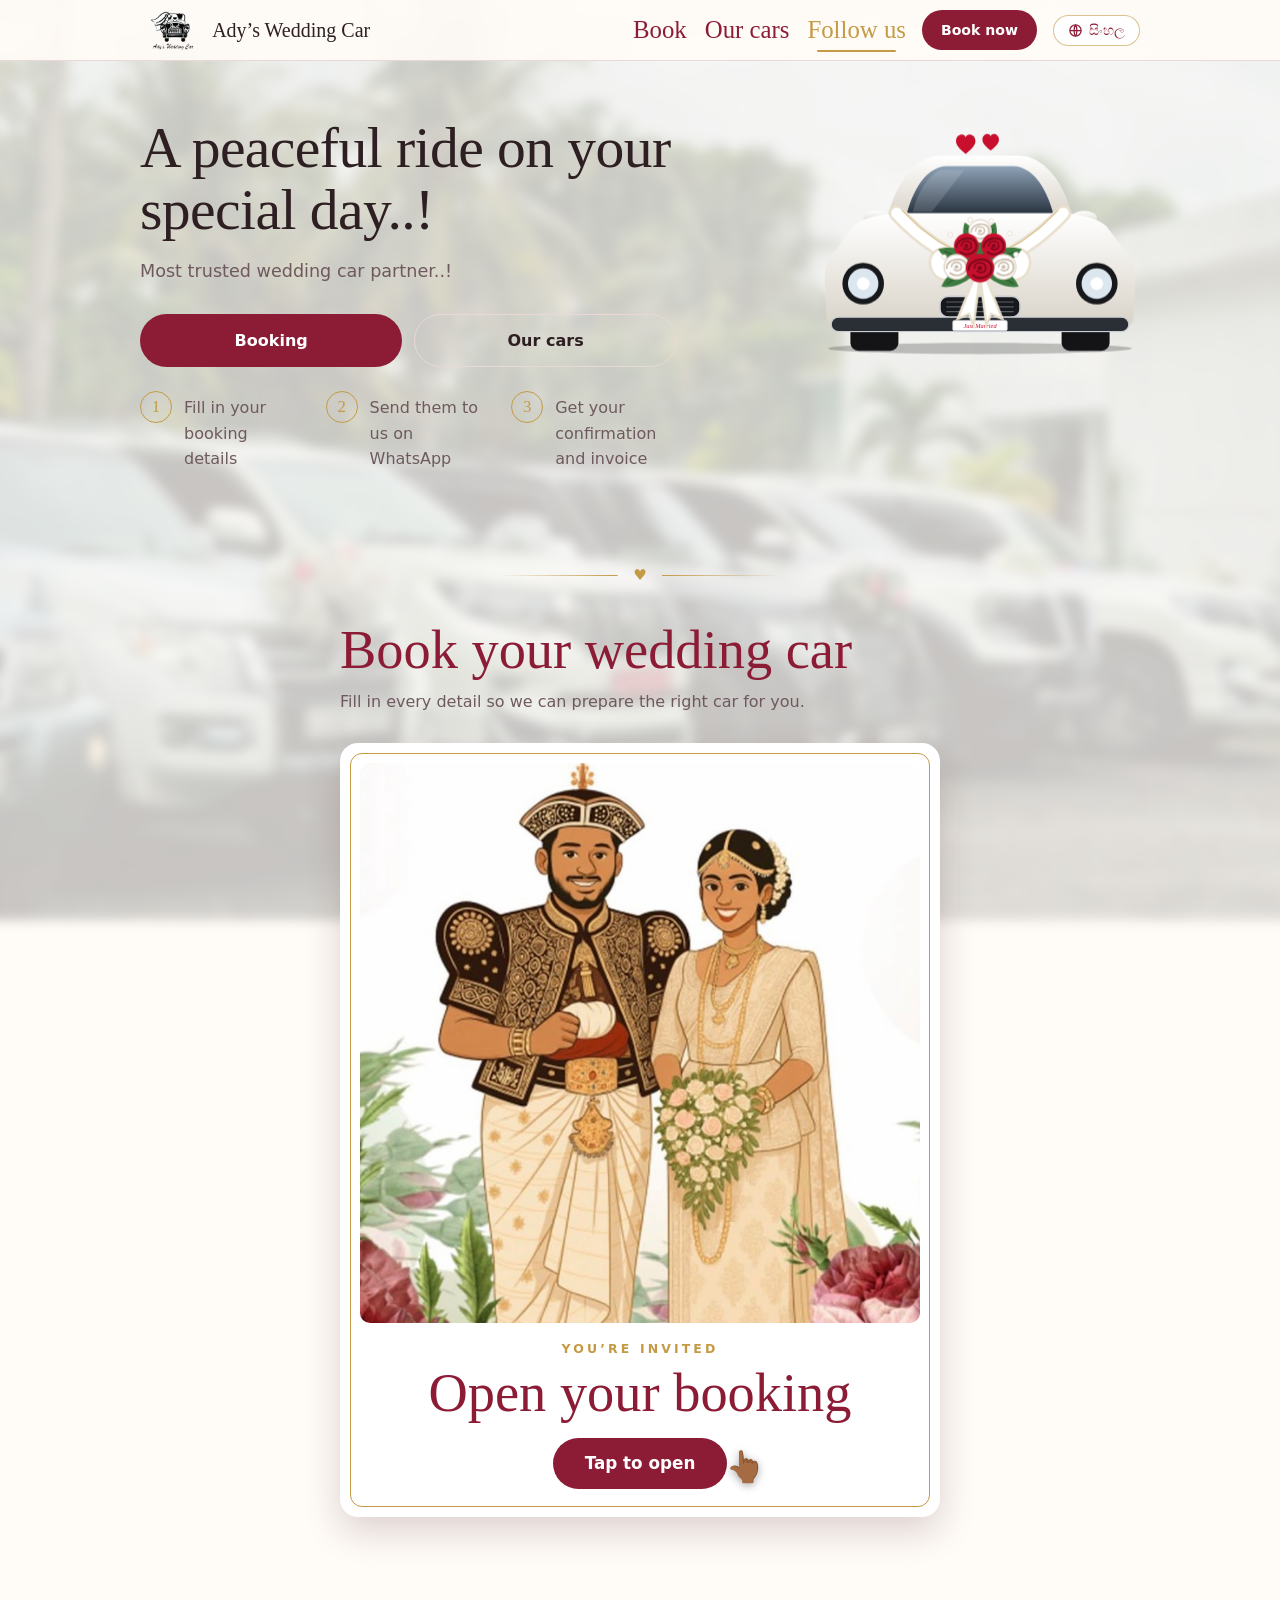
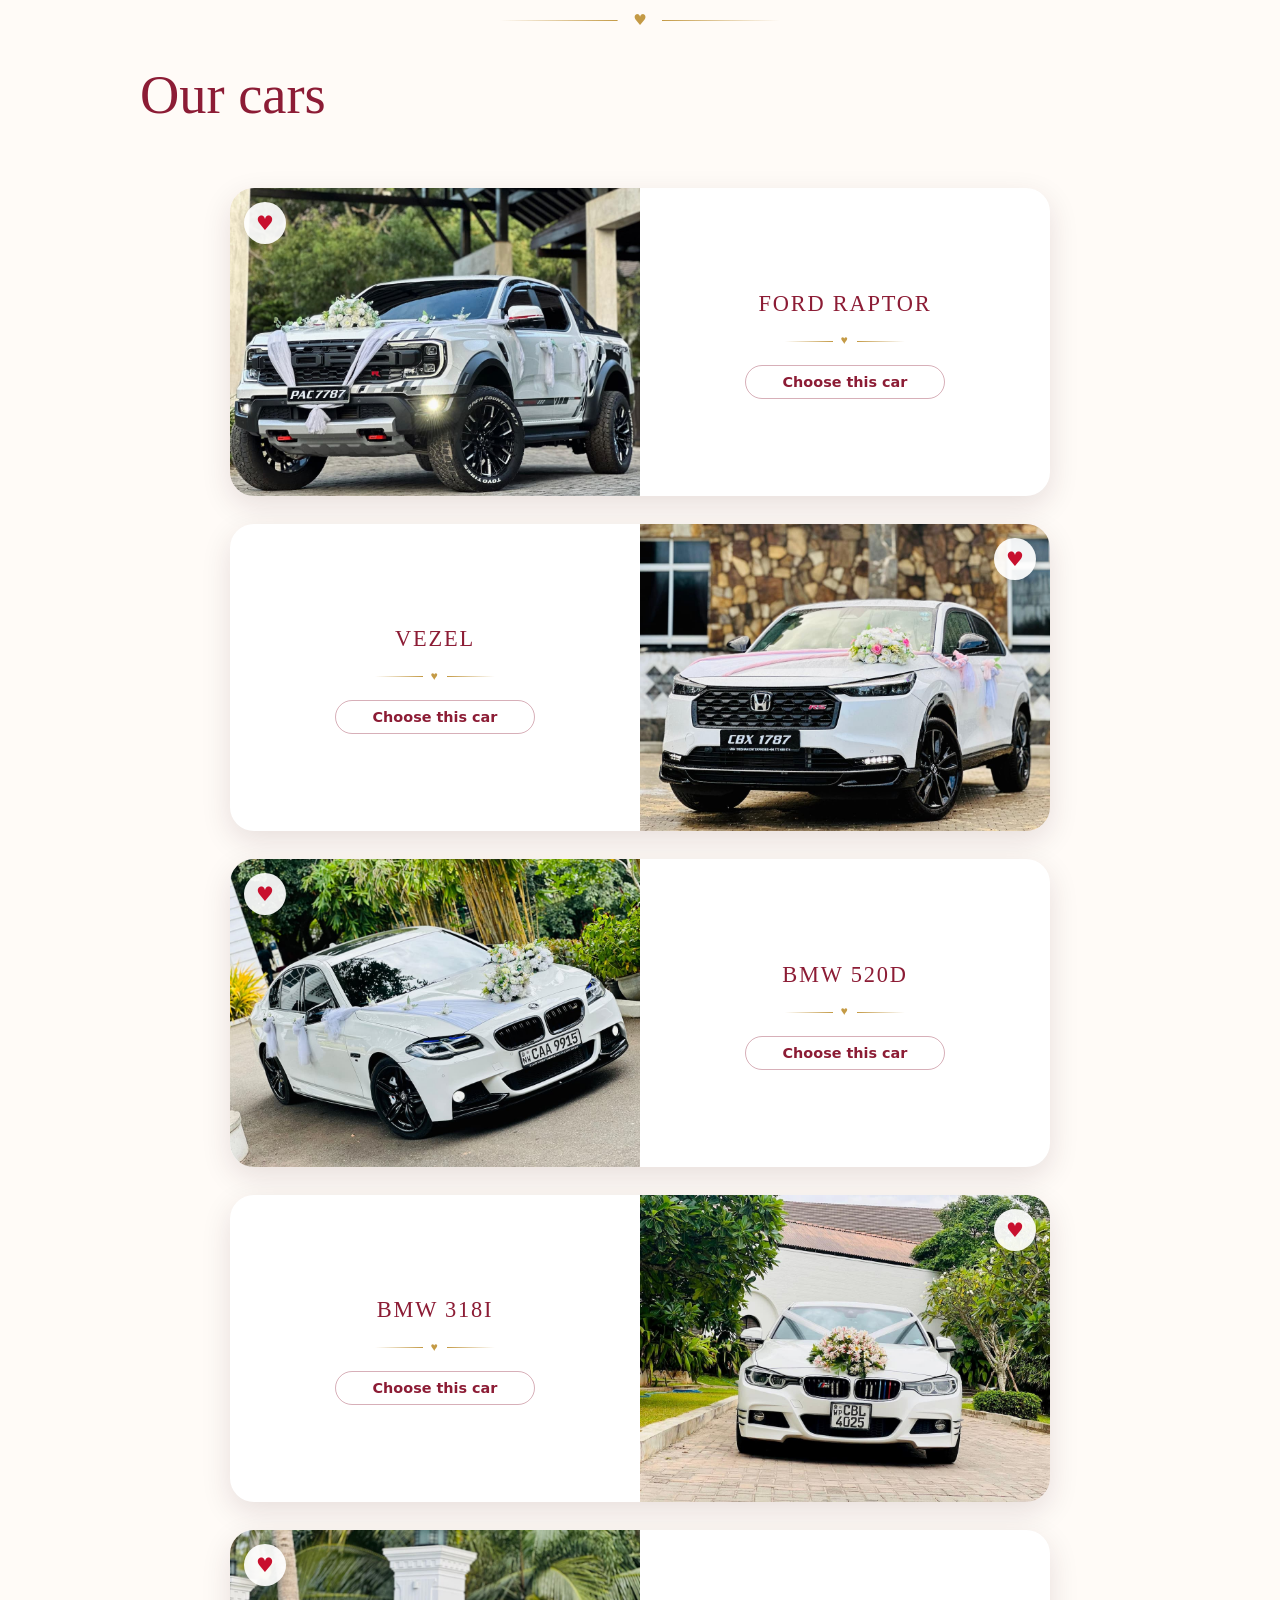
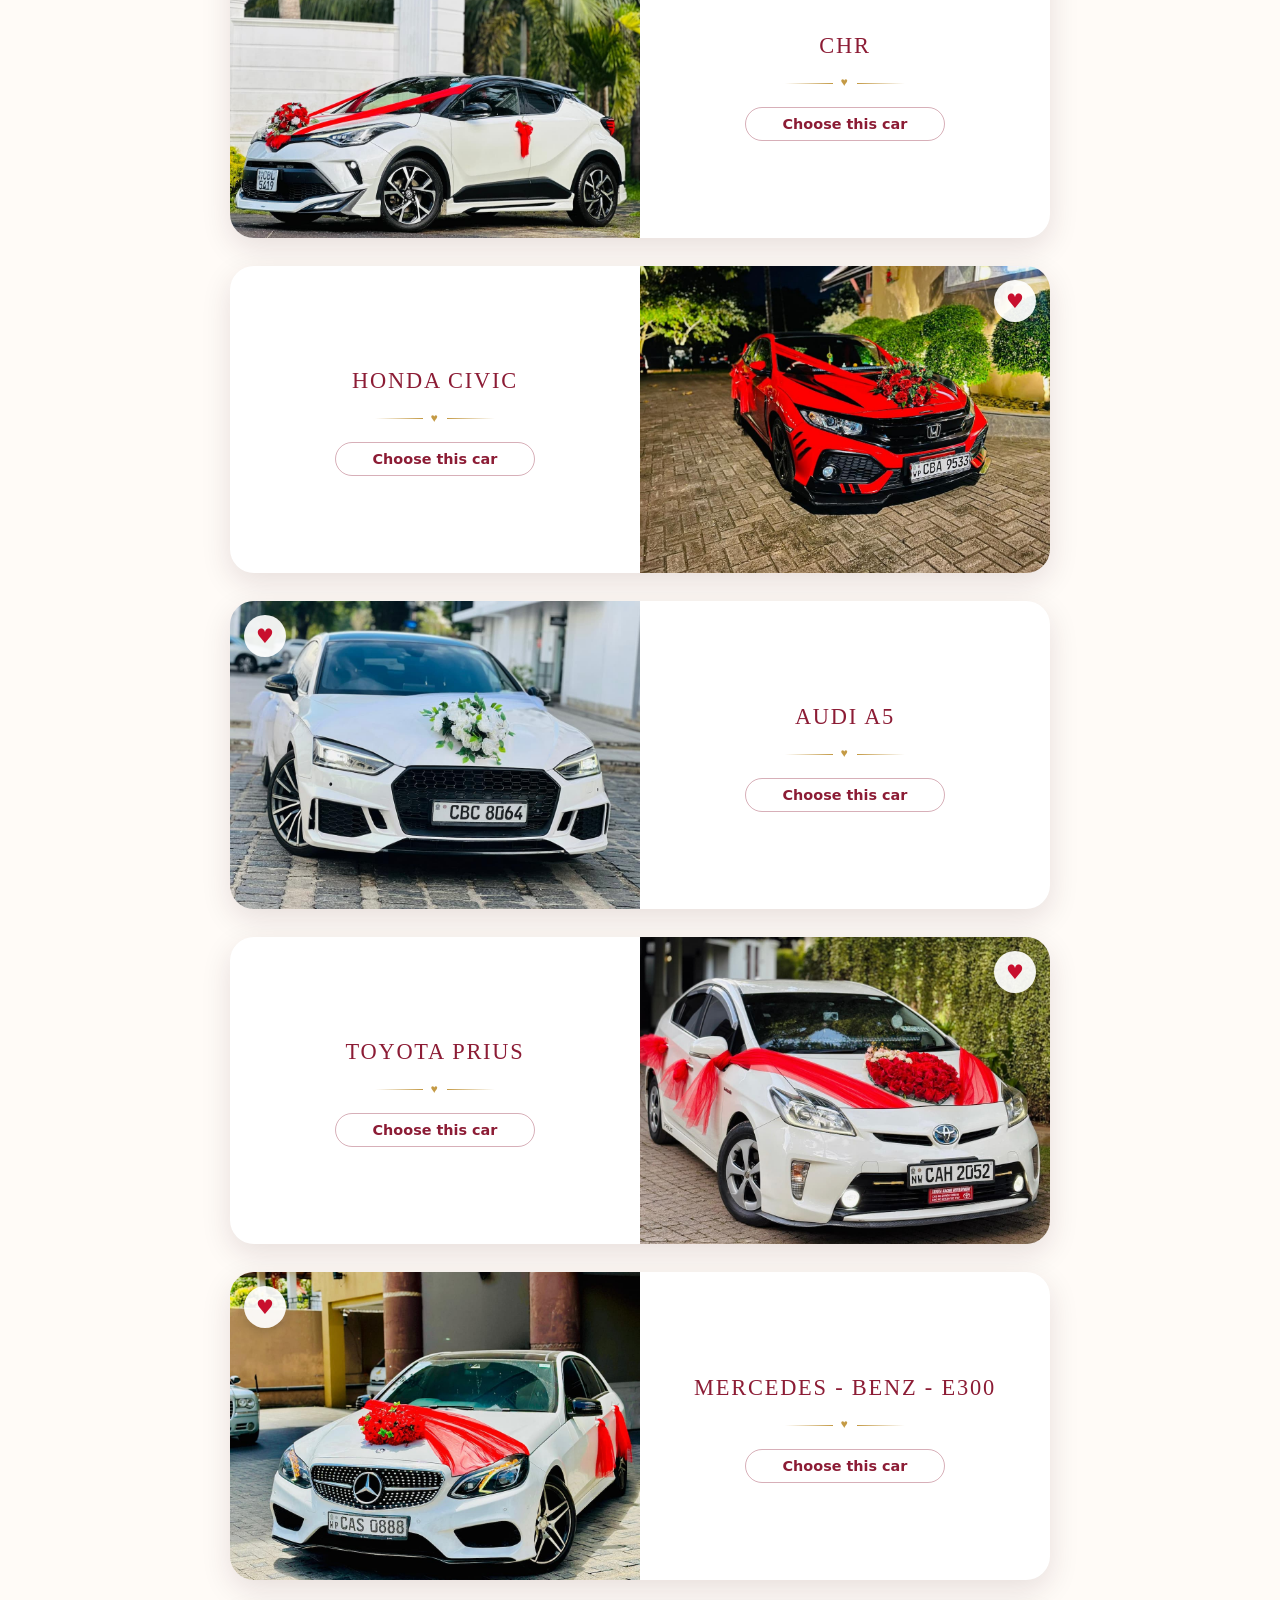
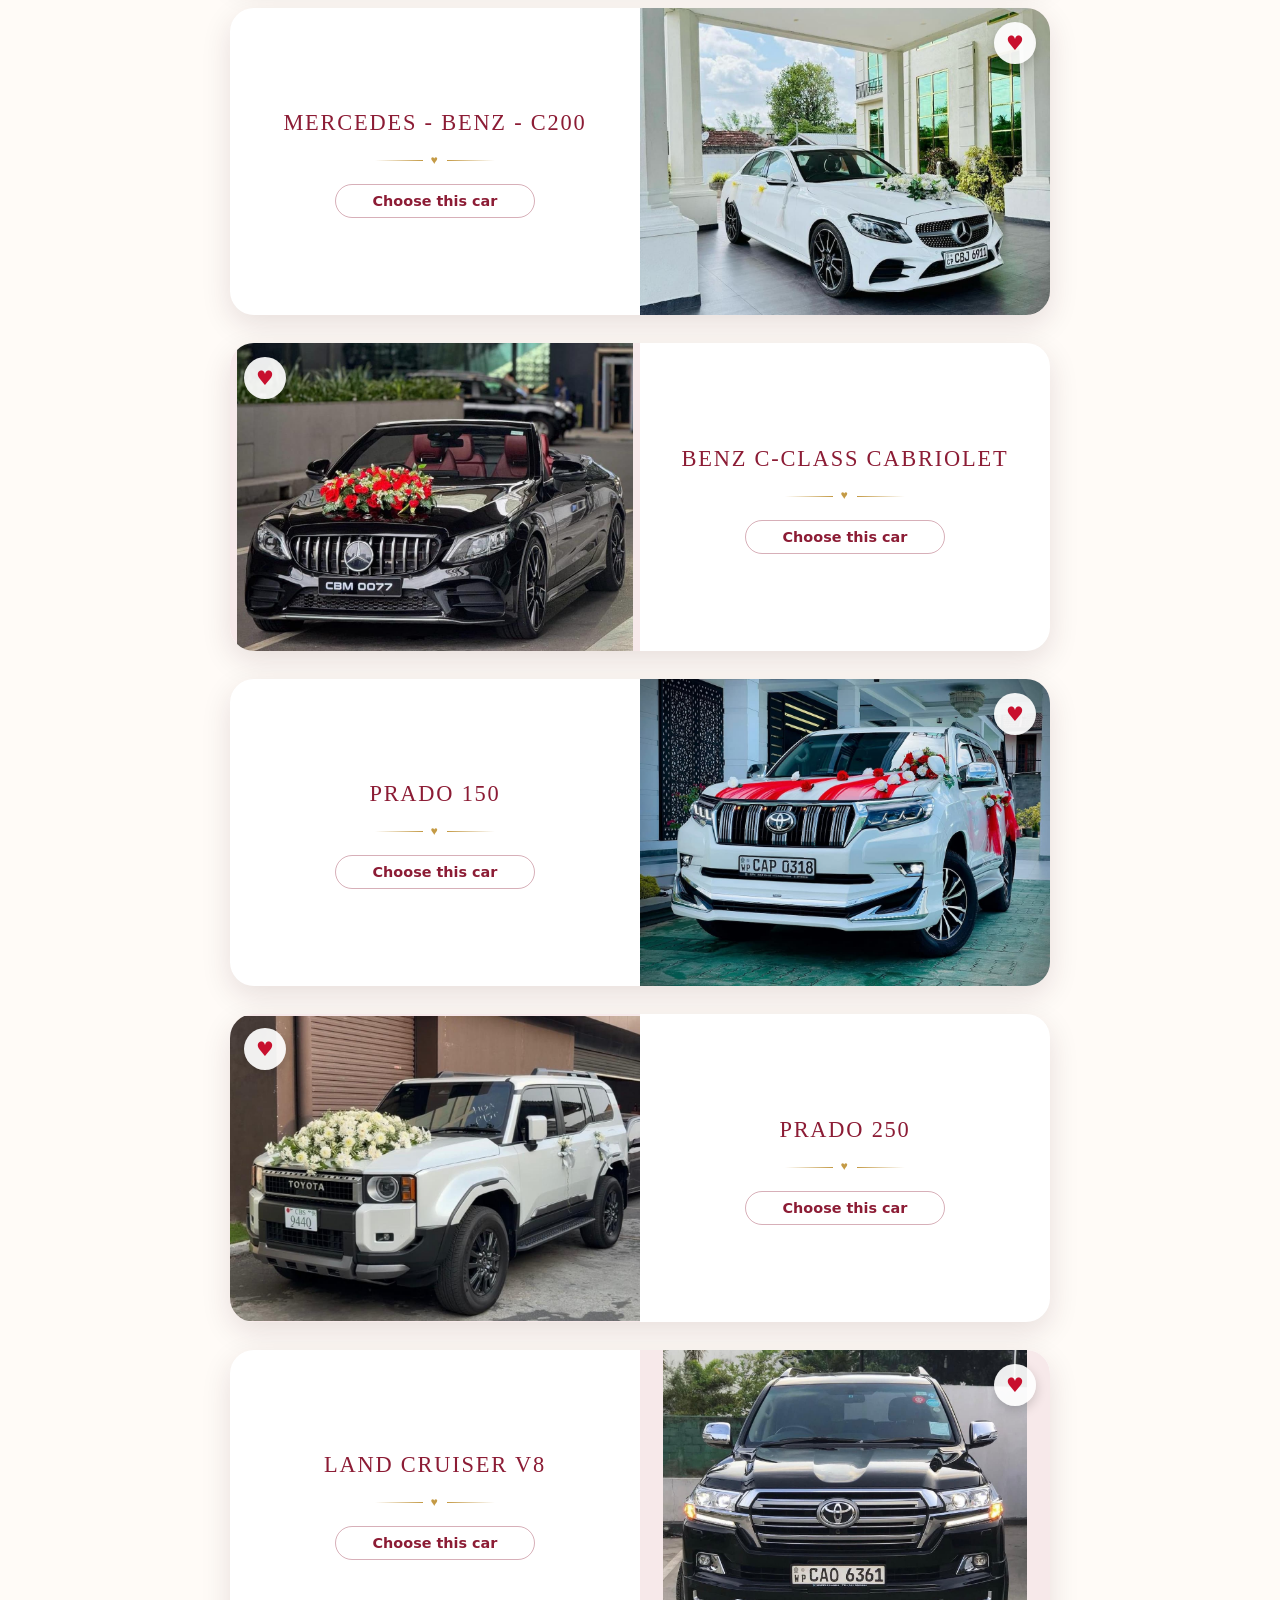
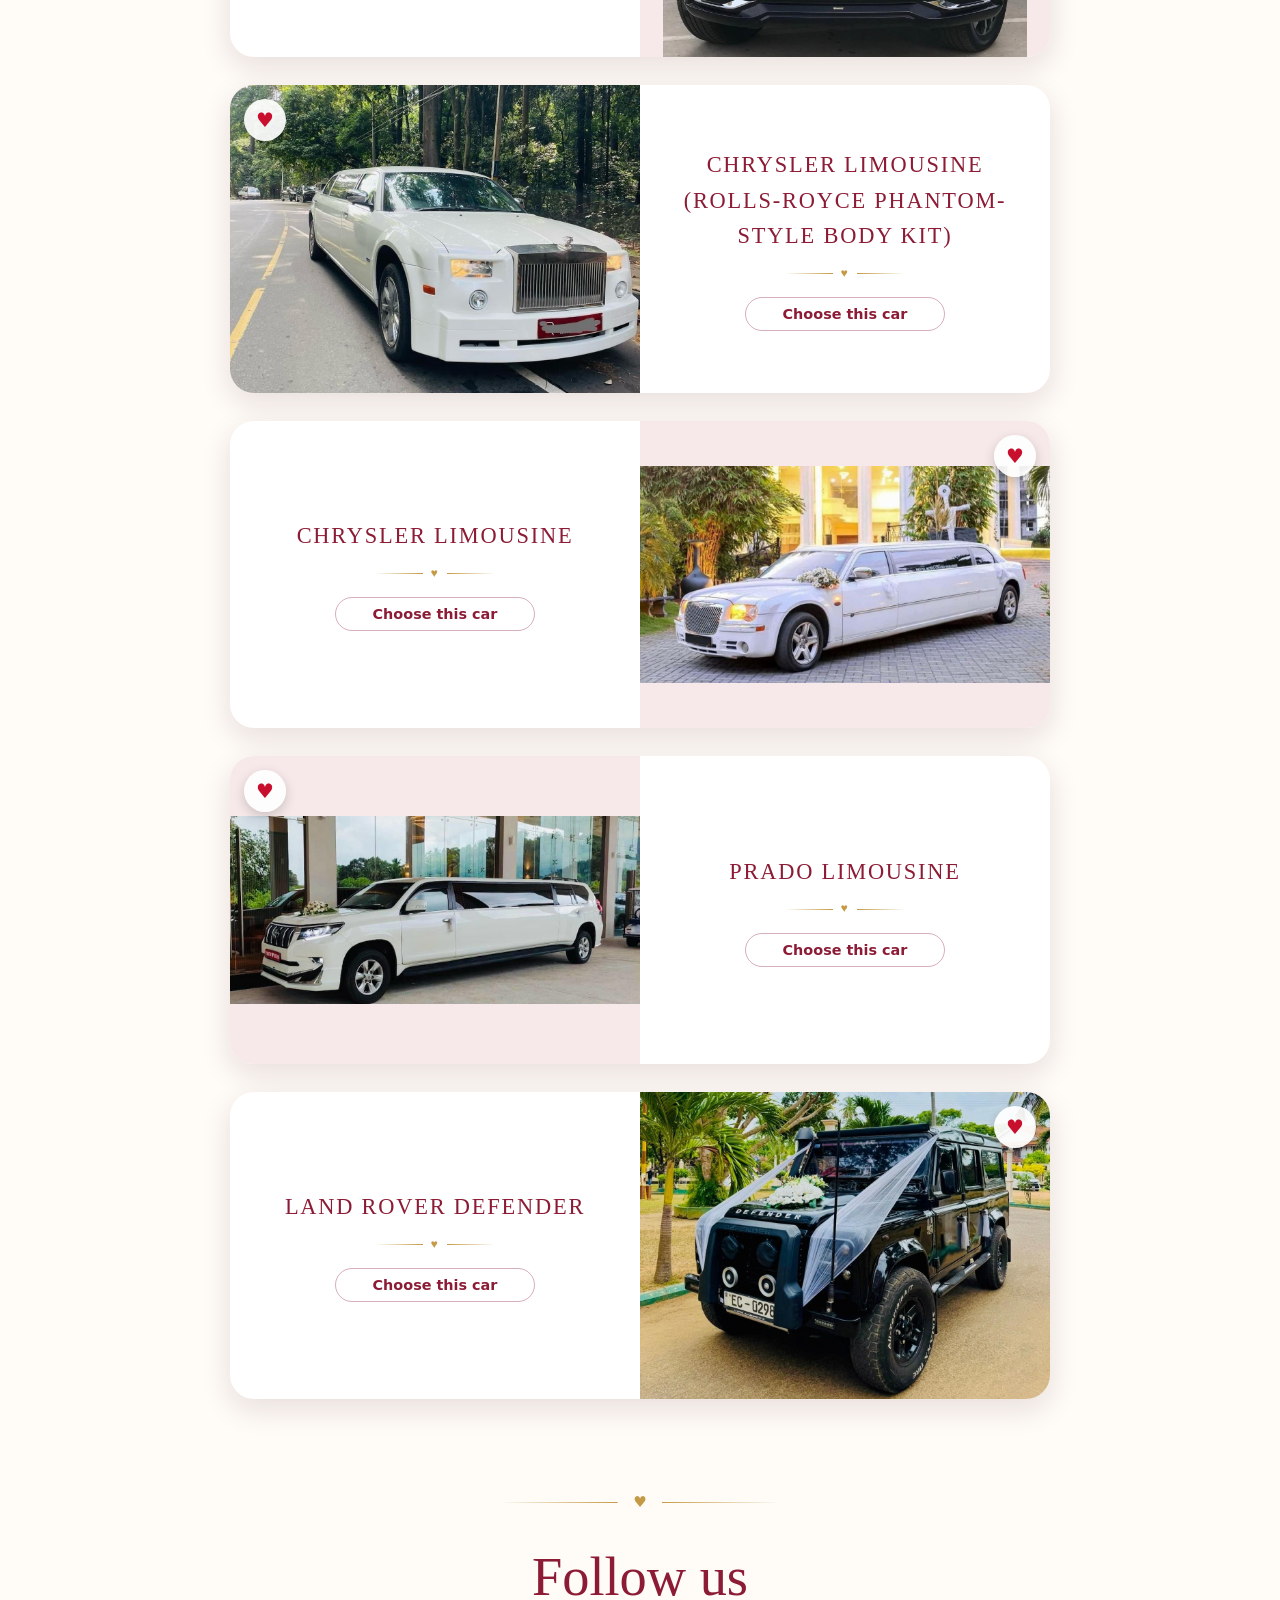
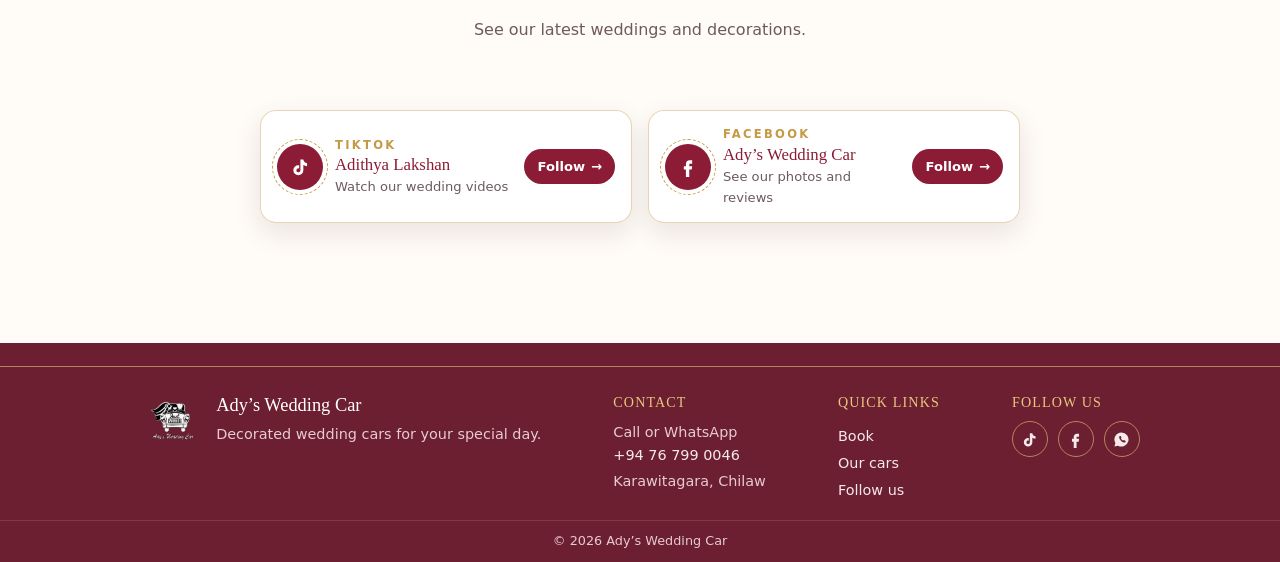
==== index.html @ 6cba603e "Add files via upload" ====
<!DOCTYPE html>
<html lang="en">
<head>
<meta charset="utf-8">
<meta name="viewport" content="width=device-width, initial-scale=1, viewport-fit=cover">
<title>Ady’s Wedding Car</title>
<link rel="preconnect" href="https://fonts.googleapis.com">
<link rel="preconnect" href="https://fonts.gstatic.com" crossorigin>
<link href="https://fonts.googleapis.com/css2?family=Playfair+Display:ital,wght@0,500;0,600;1,500;1,600&display=swap" rel="stylesheet">
<link rel="stylesheet" href="css/style.css">
</head>
<body>
  <div class="petal-rain" aria-hidden="true"></div>

<header class="top">
  <div class="wrap">
    <a class="brand" href="index.html"><img src="images/logo.png" alt="" class="logo" onerror="this.remove()"><span>Ady’s Wedding Car</span></a>
    <nav class="links">
      <a href="#book" data-i18n="nav_book">Book</a>
      <a href="#cars" data-i18n="nav_cars">Our cars</a>
      <a href="#follow" data-i18n="nav_follow">Follow us</a>
    </nav>
    <a class="btn btn-primary btn-small head-book" href="#book" data-i18n="head_book">Book now</a>
    <button class="lang" id="langBtn" type="button" aria-label="Change language">සිංහල</button>
  </div>
</header>

<main>
  <div class="hero">
    <div class="wrap">
      <div>
        <h1 class="display" data-i18n="hero_title"> A peaceful ride on your special day..!</h1>
        <p data-i18n="hero_sub"> Most trusted wedding car partner..!</p>
        <div class="cta-row">
          <a class="btn btn-primary" href="#book" data-i18n="hero_cta">Booking</a>
          <a class="btn btn-ghost" href="#cars" data-i18n="hero_cta2">Our cars</a>
        </div>
      </div>
      <svg class="ribbon-art" viewBox="0 0 400 280" role="img" aria-label="Wedding ribbon on a car bonnet">
                <!-- Wedding car (front view) -->
        <g class="car" aria-hidden="true">
          <defs>
            <linearGradient id="car-paint" x1="0" y1="0" x2="0" y2="1">
              <stop offset="0" style="stop-color:var(--car-top)"/>
              <stop offset="1" style="stop-color:var(--car-bottom)"/>
            </linearGradient>
            <radialGradient id="car-beam">
              <stop offset="0" stop-color="#FFF6D8"/>
              <stop offset="1" stop-color="#FFF6D8" stop-opacity="0"/>
            </radialGradient>
            <linearGradient id="car-glass" x1="0" y1="0" x2="0" y2="1">
              <stop offset="0" stop-color="#8FA3B8"/>
              <stop offset="1" stop-color="#26313D"/>
            </linearGradient>
            <path id="car-heart" d="M9 17C3 12 0 9 0 5C0 1 3-1 5.5-1C7.2-1 8.4 0 9 1.4C9.6 0 10.8-1 12.5-1C15-1 18 1 18 5C18 9 15 12 9 17Z"/>
          </defs>
          <ellipse cx="200" cy="273" rx="190" ry="7" fill="#000" opacity=".22"/>
          <rect x="38" y="236" width="60" height="40" rx="10" fill="#141416"/>
          <rect x="302" y="236" width="60" height="40" rx="10" fill="#141416"/>
          <path d="M84 110 C96 62 120 34 150 32 H250 C280 34 304 62 316 110 Z" fill="url(#car-paint)"/>
          <path d="M108 106 C118 68 136 46 158 45 H242 C264 46 282 68 292 106 Z" fill="url(#car-glass)"/>
          <path d="M150 50 H180 L140 102 H116 C122 78 134 58 150 50Z" fill="#FFFFFF" opacity=".14"/>
          <ellipse cx="70" cy="110" rx="16" ry="9" fill="url(#car-paint)"/>
          <ellipse cx="330" cy="110" rx="16" ry="9" fill="url(#car-paint)"/>
          <path d="M42 120 Q62 104 110 104 H290 Q338 104 358 120 L380 150 Q396 164 394 192 L392 234 Q392 246 378 246 H22 Q8 246 8 234 L6 192 Q4 164 20 150 Z" fill="url(#car-paint)"/>
          <path d="M70 128 Q200 116 330 128" fill="none" stroke="#FFFFFF" stroke-opacity=".12" stroke-width="2"/>
          <circle cx="54" cy="192" r="26" fill="#16181C"/>
          <circle cx="54" cy="192" r="19" fill="#DCE6EF"/>
          <circle cx="54" cy="192" r="8" fill="#FFFFFF"/>
          <circle cx="346" cy="192" r="26" fill="#16181C"/>
          <circle cx="346" cy="192" r="19" fill="#DCE6EF"/>
          <circle cx="346" cy="192" r="8" fill="#FFFFFF"/>
          <g class="car-glow">
            <ellipse cx="54" cy="192" rx="56" ry="38" fill="url(#car-beam)"/>
            <ellipse cx="346" cy="192" rx="56" ry="38" fill="url(#car-beam)"/>
          </g>
          <rect x="150" y="208" width="100" height="26" rx="10" fill="#16181C" stroke="#C9CDD3" stroke-width="2"/>
          <path d="M158 215 H242 M158 221 H242 M158 227 H242" stroke="#5A6068" stroke-width="1.5"/>
          <rect x="14" y="234" width="372" height="18" rx="9" fill="#2A2E35" stroke="#C9CDD3" stroke-width="1.5"/>
          <rect x="166" y="238" width="68" height="13" rx="2" fill="#FFFFFF" stroke="#C9CDD3"/>
          <text x="200" y="247.5" text-anchor="middle" font-family="Georgia, serif" font-size="8" font-style="italic" fill="#C8102E">Just Married</text>
          <g class="car-hearts" fill="#C8102E">
            <use href="#car-heart" transform="translate(170 7) scale(1.35)"/>
            <use href="#car-heart" transform="translate(203 6) scale(1.15)"/>
          </g>
        </g>
        <path class="strand s1 draw" d="M96 104 Q140 152 200 172"/>
        <path class="strand s1 draw" d="M304 104 Q260 152 200 172"/>
        <path class="strand s2 draw" d="M96 104 Q140 152 200 172"/>
        <path class="strand s2 draw" d="M304 104 Q260 152 200 172"/>
        <path class="edge draw" d="M102 100 Q144 146 200 164"/>
        <path class="edge draw" d="M298 100 Q256 146 200 164"/>
        <g>
          <path d="M200 172 C160 130 128 150 140 176 C150 198 186 184 200 172Z" fill="var(--ribbon)" stroke="var(--ribbon-shade)" stroke-width="3"/>
          <path d="M200 172 C240 130 272 150 260 176 C250 198 214 184 200 172Z" fill="var(--ribbon)" stroke="var(--ribbon-shade)" stroke-width="3"/>
          <path d="M196 176 L172 236 L186 230 L192 244 L200 182Z" fill="var(--ribbon)" stroke="var(--ribbon-shade)" stroke-width="3"/>
          <path d="M204 176 L228 236 L214 230 L208 244 L200 182Z" fill="var(--ribbon)" stroke="var(--ribbon-shade)" stroke-width="3"/>
                    <!-- Rose bouquet -->
          <defs>
            <g id="rose-red">
              <circle r="10" fill="#C8102E"/>
              <path d="M-8 1C-8-7 7-9 8-1C9 6 0 9-5 5" fill="none" stroke="#7E0A1C" stroke-width="1.5" stroke-linecap="round"/>
              <path d="M-4 0C-4-5 4-5 4 0C4 3 0 4-2 2" fill="none" stroke="#7E0A1C" stroke-width="1.3" stroke-linecap="round"/>
              <circle r="1.6" fill="#7E0A1C"/>
            </g>
            <g id="rose-white">
              <circle r="10" fill="#FFFFFF" stroke="#E2D6C8" stroke-width="1"/>
              <path d="M-8 1C-8-7 7-9 8-1C9 6 0 9-5 5" fill="none" stroke="#CDBFAE" stroke-width="1.5" stroke-linecap="round"/>
              <path d="M-4 0C-4-5 4-5 4 0C4 3 0 4-2 2" fill="none" stroke="#CDBFAE" stroke-width="1.3" stroke-linecap="round"/>
              <circle r="1.6" fill="#CDBFAE"/>
            </g>
            <g id="rose-leaf">
              <path d="M0 0C9-8 26-8 36 0C26 8 9 8 0 0Z" fill="#3D7B40"/>
              <path d="M3 0H31" stroke="#2C5E30" stroke-width="1"/>
            </g>
          </defs>
          <g class="bouquet">
            <g transform="translate(200 168) scale(1.55)">
              <use href="#rose-leaf" transform="rotate(150)"/>
              <use href="#rose-leaf" transform="rotate(200)"/>
              <use href="#rose-leaf" transform="rotate(30)"/>
              <use href="#rose-leaf" transform="rotate(-20)"/>
              <use href="#rose-leaf" transform="rotate(-70)"/>
              <use href="#rose-leaf" transform="rotate(-110)"/>
              <use href="#rose-white" transform="translate(0 -27) scale(.9)"/>
              <use href="#rose-red" transform="translate(-11 -15)"/>
              <use href="#rose-red" transform="translate(11 -15)"/>
              <use href="#rose-white" transform="translate(-19 2)"/>
              <use href="#rose-white" transform="translate(19 2)"/>
              <use href="#rose-red" transform="translate(0 3) scale(1.15)"/>
              <g fill="#FFFFFF" stroke="#E2D6C8" stroke-width=".6">
                <circle cx="-29" cy="-6" r="2"/><circle cx="29" cy="-8" r="2"/>
                <circle cx="-8" cy="-36" r="1.8"/><circle cx="9" cy="-35" r="1.8"/>
                <circle cx="-24" cy="-24" r="1.8"/><circle cx="24" cy="-25" r="1.8"/>
              </g>
            </g>
          </g>
          <!-- Falling petals -->
          <g class="petals">
            <ellipse class="petal p1" cx="70"  cy="0" rx="3.2" ry="5" fill="#C8102E"/>
            <ellipse class="petal p2" cx="150" cy="0" rx="3.2" ry="5" fill="#FFFFFF" stroke="#E2D6C8" stroke-width=".6"/>
            <ellipse class="petal p3" cx="250" cy="0" rx="3.2" ry="5" fill="#C8102E"/>
            <ellipse class="petal p4" cx="330" cy="0" rx="3.2" ry="5" fill="#FFFFFF" stroke="#E2D6C8" stroke-width=".6"/>
            <ellipse class="petal p5" cx="110" cy="0" rx="2.8" ry="4.4" fill="#E0334F"/>
            <ellipse class="petal p6" cx="290" cy="0" rx="2.8" ry="4.4" fill="#FFFFFF" stroke="#E2D6C8" stroke-width=".6"/>
          </g>
        </g>
      </svg>
    </div>
    <div class="wrap">
      <ol class="steps">
        <li><span data-i18n="step1">Fill in your booking details</span></li>
        <li><span data-i18n="step2">Send them to us on WhatsApp</span></li>
        <li><span data-i18n="step3">Get your confirmation and invoice</span></li>
      </ol>
    </div>
  </div>

  <section id="book" class="closed">
    <div class="wrap narrow">
      <h2 class="display" data-i18n="form_title">Book your wedding car</h2>
      <p class="lede" data-i18n="form_lede">Fill in every detail so we can prepare the right car for you.</p>
      <div class="invite">
        <button type="button" class="invite-card" id="inviteOpen" aria-controls="bookingForm">
          <span class="invite-photo"><img src="images/invite.jpg" alt=""></span>
          <span class="invite-small" data-i18n="inv_small">You’re invited</span>
          <span class="invite-title" data-i18n="inv_title">Open your booking</span>
          <span class="invite-tap" data-i18n="inv_tap">Tap to open</span>
        </button>
      </div>
      <form class="card" id="bookingForm" novalidate>
        <fieldset>
          <legend class="display" data-i18n="lg_you">Your details</legend>
          <div class="field">
            <label for="f-name" data-i18n="f_name">Your name </label>
            <input type="text" id="f-name" autocomplete="name" required>
          </div>
          <div class="field">
            <label for="f-phone" data-i18n="f_phone">Contact number</label>
            <input type="tel" id="f-phone" autocomplete="tel" inputmode="tel" placeholder="07X XXX XXXX" required>
          </div>
          <div class="field">
            <label for="f-wa" data-i18n="f_wa">WhatsApp number</label>
            <label class="check" style="margin-bottom:8px;font-weight:400">
              <input type="checkbox" id="f-same" checked> <span data-i18n="f_same">Same as contact number</span>
            </label>
            <input type="tel" id="f-wa" inputmode="tel" placeholder="07X XXX XXXX" class="hidden">
          </div>
        </fieldset>

        <fieldset>
          <legend class="display" data-i18n="lg_when">Date and time</legend>
          <div class="field">
            <label for="f-date" data-i18n="f_date">Wedding date</label>
            <input type="date" id="f-date" required>
          </div>
          <div class="row2">
            <div class="field">
              <label for="f-from" data-i18n="f_from">Pick up time</label>
              <input type="time" id="f-from" required>
            </div>
            <div class="field">
              <label for="f-to" data-i18n="f_to">Finish time</label>
              <input type="time" id="f-to" required>
            </div>
          </div>
          <div class="duration" id="duration" aria-live="polite"></div>
        </fieldset>

        <fieldset>
          <legend class="display" data-i18n="f_route">Full route</legend>
          <p class="hint" data-i18n="f_route_hint">Add every stop in order, from the first pick up to the last drop off.</p>
          <ul class="stops" id="stops"></ul>
          <button type="button" class="btn btn-ghost btn-small add-stop" id="addStop" data-i18n="add_stop">Add a stop</button>
        </fieldset>

        <fieldset>
          <legend class="display" data-i18n="lg_car">Car and decoration</legend>
          <div class="field">
            <label for="f-vehicle" data-i18n="f_vehicle">Preferred vehicle</label>
            <select id="f-vehicle" required></select>
            <p class="hint" style="margin-top:6px"><a href="#cars" data-i18n="f_vehicle_hint">Not sure? See photos of the cars.</a></p>
          </div>
          <div class="field">
            <span class="label" id="deco-label" data-i18n="f_deco">Decoration</span>
            <div class="seg" role="radiogroup" aria-labelledby="deco-label">
              <label><input type="radio" name="deco" value="with" checked> <span data-i18n="with_deco">With deco</span></label>
              <label><input type="radio" name="deco" value="without"> <span data-i18n="without_deco">Without deco</span></label>
            </div>
          </div>
          <div class="field">
            <label for="f-notes" data-i18n="f_notes">Anything else we should know?</label>
            <textarea id="f-notes" data-i18n-ph="f_notes_ph"></textarea>
          </div>
        </fieldset>

        <details class="terms" id="termsBox">
          <summary data-i18n="terms_title">Booking terms</summary>
          <ol id="termsList"></ol>
        </details>
        <label class="check" style="margin-bottom:18px">
          <input type="checkbox" id="f-agree"> <span data-i18n="agree">I have read and agree to the booking terms</span>
        </label>

        <p class="error" id="formError" role="alert"></p>
        <div class="submit-row">
          <button type="submit" class="btn btn-primary" data-i18n="submit">Continue to WhatsApp</button>
        </div>
      </form>

      <div class="card done hidden" id="doneCard" tabindex="-1">
        <h2 class="display" data-i18n="done_title">Your booking is ready to send</h2>
        <div class="note" data-i18n="done_ref">Your reference number</div>
        <div class="ref" id="refOut"></div>
        <p data-i18n="done_text">Tap the button to open WhatsApp, then press send. We’ll reply with your confirmation and invoice.</p>
        <div class="cta-row">
          <a class="btn btn-wa" id="waLink" href="#" target="_blank" rel="noopener" data-i18n="done_btn">Send on WhatsApp</a>
          <button class="btn btn-ghost" type="button" id="newBooking" data-i18n="done_new">Start a new booking</button>
        </div>
      </div>
    </div>
  </section>

  <section id="cars">
    <div class="wrap">
      <h2 class="display" data-i18n="cars_title">Our cars</h2>
      <p class="lede" data-i18n="cars_sub">Choose a car for your booking.</p>
      <div class="cars" id="carList"></div>
    </div>
  </section>

<section id="follow">
  <div class="wrap">
    <h2 class="display" data-i18n="follow_title">Follow us</h2>
    <p class="lede" data-i18n="follow_sub">See our latest weddings and decorations.</p>
  <section id="follow">
        <div class="social-cards">
        <a class="social-card tiktok" href="https://www.tiktok.com/@i.am_ady__?_r=1&_t=ZS-9B49DRuXUyz" target="_blank" rel="noopener">
          <span class="sc-icon">
            <svg viewBox="0 0 24 24" aria-hidden="true"><path fill="currentColor" d="M16 3c.4 2.6 2 4.2 4.5 4.4V11c-1.7 0-3.2-.5-4.5-1.4V16a6 6 0 1 1-6-6c.3 0 .7 0 1 .1v3.7a2.4 2.4 0 1 0 1.5 2.2V3H16z"/></svg>
            <span class="sc-float" aria-hidden="true">♪</span><span class="sc-float" aria-hidden="true">♫</span>
          </span>
          <span class="sc-text">
            <span class="sc-platform">TikTok</span>
            <span class="sc-name">Adithya Lakshan</span>
            <span class="sc-line" data-i18n="sc_tiktok">Watch our wedding videos</span>
          </span>
          <span class="sc-btn" data-i18n="sc_follow">Follow</span>
        </a>
        <a class="social-card facebook" href="https://www.facebook.com/share/18BV1BxyLw/?mibextid=wwXIfr" target="_blank" rel="noopener">
          <span class="sc-icon">
            <svg viewBox="0 0 24 24" aria-hidden="true"><path fill="currentColor" d="M14 8h3V4h-3c-2.8 0-4.5 1.8-4.5 4.6V11H7v4h2.5v9h4v-9h3l.5-4h-3.5V8.8c0-.5.3-.8.5-.8z"/></svg>
            <span class="sc-float" aria-hidden="true">♥</span><span class="sc-float" aria-hidden="true">♥</span>
          </span>
          <span class="sc-text">
            <span class="sc-platform">Facebook</span>
            <span class="sc-name">Ady’s Wedding Car</span>
            <span class="sc-line" data-i18n="sc_facebook">See our photos and reviews</span>
          </span>
          <span class="sc-btn" data-i18n="sc_follow">Follow</span>
        </a>
      </div>
  </section>
  </div>
  </section>
</main>

<footer class="site-footer">
  <div class="foot-road" aria-hidden="true">
    <span class="foot-car"><svg viewBox="0 0 64 28" width="56" height="25"><path d="M3 20Q3 14 9 13L18 12Q23 5 31 5H44Q50 6 55 12L60 13Q63 14 63 19V22H3Z" fill="#C49A45"/><path d="M21 12Q25 8 31 8H36V12ZM39 8H44Q48 9 52 12H39Z" fill="#2D1F22" opacity=".55"/><circle cx="16" cy="22" r="4.5" fill="#1B1214"/><circle cx="50" cy="22" r="4.5" fill="#1B1214"/><path d="M60 15C57 12 55 14 57 16C58 17 60 16 60 15Z" fill="#FFFFFF"/></svg></span>
  </div>
  <div class="wrap foot-grid">
    <div class="foot-brand">
      <img src="images/logo.png" alt="" class="foot-logo" onerror="this.remove()">
      <strong>Ady’s Wedding Car</strong>
      <p data-i18n="foot_tag">Decorated wedding cars for your special day.</p>
    </div>
    <div>
      <h4 data-i18n="foot_contact">Contact</h4>
      <p><span data-i18n="foot_call">Call or WhatsApp</span><br><a id="footPhone" href="#"></a></p>
      <p id="footAddr">Karawitagara, Chilaw</p>
    </div>
    <div class="foot-links">
      <h4 data-i18n="foot_links">Quick links</h4>
      <a href="#book" data-i18n="nav_book">Book</a>
      <a href="#cars" data-i18n="nav_cars">Our cars</a>
      <a href="#follow" data-i18n="nav_follow">Follow us</a>
    </div>
    <div>
      <h4 data-i18n="nav_follow">Follow us</h4>
      <div class="foot-social">
        <a href="https://www.tiktok.com/@i.am_ady__?_r=1&_t=ZS-9B49DRuXUyz" target="_blank" rel="noopener" aria-label="TikTok"><svg viewBox="0 0 24 24"><path fill="currentColor" d="M16 3c.4 2.6 2 4.2 4.5 4.4V11c-1.7 0-3.2-.5-4.5-1.4V16a6 6 0 1 1-6-6c.3 0 .7 0 1 .1v3.7a2.4 2.4 0 1 0 1.5 2.2V3H16z"/></svg></a>
        <a href="https://www.facebook.com/share/18BV1BxyLw/?mibextid=wwXIfr" target="_blank" rel="noopener" aria-label="Facebook"><svg viewBox="0 0 24 24"><path fill="currentColor" d="M14 8h3V4h-3c-2.8 0-4.5 1.8-4.5 4.6V11H7v4h2.5v9h4v-9h3l.5-4h-3.5V8.8c0-.5.3-.8.5-.8z"/></svg></a>
        <a id="footWa" href="#" target="_blank" rel="noopener" aria-label="WhatsApp"><svg viewBox="0 0 24 24"><path fill="currentColor" d="M12 2a10 10 0 0 0-8.6 15.1L2 22l5-1.3A10 10 0 1 0 12 2zm-3 5.5c.3-.6.6-.6 1-.6h.6c.2 0 .4.2.5.5l.8 1.9c.1.3 0 .5-.1.7l-.6.7c.6 1.2 1.6 2.2 2.8 2.8l.7-.6c.2-.2.5-.2.7-.1l1.9.8c.3.1.5.3.5.6v.6c0 .4-.1.8-.6 1.1-.6.3-1.6.6-3-.1-2.2-1-4-2.8-5-5-.6-1.4-.4-2.4-.2-3z"/></svg></a>
      </div>
    </div>
  </div>
  <div class="foot-bottom">© <span id="footYear"></span> Ady’s Wedding Car</div>
</footer>

<a class="wa-float" id="waFloat" href="#" target="_blank" rel="noopener" aria-label="Chat on WhatsApp">
  <svg viewBox="0 0 24 24" aria-hidden="true"><path fill="currentColor" d="M12 2a10 10 0 0 0-8.6 15.1L2 22l5-1.3A10 10 0 1 0 12 2zm-3 5.5c.3-.6.6-.6 1-.6h.6c.2 0 .4.2.5.5l.8 1.9c.1.3 0 .5-.1.7l-.6.7c.6 1.2 1.6 2.2 2.8 2.8l.7-.6c.2-.2.5-.2.7-.1l1.9.8c.3.1.5.3.5.6v.6c0 .4-.1.8-.6 1.1-.6.3-1.6.6-3-.1-2.2-1-4-2.8-5-5-.6-1.4-.4-2.4-.2-3z"/></svg>
  <span class="wa-tip" data-i18n="wa_tip">Chat with us</span>
</a>

<script src="js/config.js"></script>
<script src="js/translations.js"></script>
<script src="js/helpers.js"></script>
<script src="js/main.js"></script>
</body>
</html>
---- css/style.css ----
/* =========================================================
   Ady’s Wedding Car – styles
   Colours are set once in :root below. Change them there.
   ========================================================= */
:root{
  --paper:#FBF8F1; --surface:#FFFFFF; --ink:#2B2B2B; --muted:#6B655C;
  --main:#8F6E28; --main-ink:#FFFFFF; --gold:#C9A227; --mist:#F5EEDC; --line:#E6DCC8;
  --ribbon:#FFFFFF; --ribbon-shade:#E8DFCC; --danger:#A3283A; --ok:#2F6B4F;
  --display:"Marcellus", Georgia, "Times New Roman", serif;
  --body:"Manrope", system-ui, -apple-system, "Segoe UI", sans-serif;
  color-scheme: light;
  box-sizing:border-box;
  padding-top:env(safe-area-inset-top,0px);
  padding-bottom:env(safe-area-inset-bottom,0px);
}
@media (prefers-color-scheme: dark){
  :root:not([data-theme="light"]){
    --paper:#16130E; --surface:#1F1B14; --ink:#F3EEE4; --muted:#B7AD9C;
    --main:#D9B45A; --main-ink:#1F1B14; --gold:#E6C46A; --mist:#2A2419; --line:#3A3226;
    --ribbon:#F6F1E6; --ribbon-shade:#B8AD98; --danger:#F08A98; --ok:#8FD1AE;
    color-scheme: dark;
  }
}
:root[data-theme="dark"]{
--paper:#16130E; --surface:#1F1B14; --ink:#F3EEE4; --muted:#B7AD9C;
    --main:#D9B45A; --main-ink:#1F1B14; --gold:#E6C46A; --mist:#2A2419; --line:#3A3226;
    --ribbon:#F6F1E6; --ribbon-shade:#B8AD98; --danger:#F08A98; --ok:#8FD1AE;
  color-scheme: dark;
}
*,*::before,*::after{box-sizing:inherit}
html{scroll-padding-top:calc(env(safe-area-inset-top,0px) + 72px);scroll-behavior:smooth}
@media (prefers-reduced-motion: reduce){html{scroll-behavior:auto}}
body{margin:0;background:var(--paper);color:var(--ink);font-family:var(--body);font-size:16px;line-height:1.6;-webkit-font-smoothing:antialiased}
:lang(si) body, :lang(si) input, :lang(si) textarea, :lang(si) select, :lang(si) button{font-family:"Noto Sans Sinhala", var(--body)}
:lang(si) .display{font-family:"Noto Serif Sinhala", var(--display)}
body::before{content:"";position:fixed;inset:0 0 auto;height:env(safe-area-inset-top,0px);z-index:10;background:var(--paper)}
img{max-width:100%;display:block}
a{color:var(--main)}
:focus-visible{outline:3px solid var(--gold);outline-offset:2px;border-radius:6px}
.wrap{max-width:1040px;margin:0 auto;padding:0 20px}
.narrow{max-width:640px;margin:0 auto}

/* header */
header.top{position:sticky;top:env(safe-area-inset-top,0px);z-index:5;background:color-mix(in srgb,var(--paper) 92%,transparent);backdrop-filter:blur(8px);border-bottom:1px solid var(--line)}
header.top .wrap{display:flex;align-items:center;gap:16px;height:60px}
.brand{display:flex;align-items:center;gap:10px;font-family:var(--display);font-size:1.25rem;color:var(--ink);text-decoration:none;white-space:nowrap}
.logo{height:42px;width:auto}
@media (prefers-color-scheme: dark){:root:not([data-theme="light"]) .logo{filter:invert(1)}}
:root[data-theme="dark"] .logo{filter:invert(1)}
nav.links{display:flex;gap:18px;margin-left:auto}
nav.links a{color:var(--muted);text-decoration:none;font-size:.95rem}
nav.links a:hover{color:var(--ink)}
.lang{border:1px solid var(--line);background:var(--surface);color:var(--ink);border-radius:999px;padding:6px 14px;font-size:.9rem;cursor:pointer}
@media (max-width:640px){nav.links{display:none}.lang{margin-left:auto}}

/* hero */
.hero{position:relative;overflow:hidden;padding:56px 0 40px}
.hero .wrap{display:grid;grid-template-columns:1.1fr .9fr;gap:24px;align-items:center}
.hero h1{font-family:var(--display);font-weight:400;font-size:clamp(2.2rem,6vw,3.6rem);line-height:1.08;margin:0 0 16px;letter-spacing:-.01em}
:lang(si) .hero h1{line-height:1.3;font-size:clamp(1.9rem,5vw,3rem)}
.hero p{font-size:1.1rem;color:var(--muted);max-width:34ch;margin:0 0 28px}
.cta-row{display:flex;flex-wrap:wrap;gap:12px}
.btn{display:inline-flex;align-items:center;justify-content:center;gap:8px;border-radius:999px;padding:13px 24px;font-weight:600;font-size:1rem;text-decoration:none;cursor:pointer;border:1px solid transparent;font-family:inherit}
.btn-primary{background:var(--main);color:var(--main-ink)}
.btn-primary:hover{filter:brightness(1.08)}
.btn-ghost{background:transparent;color:var(--ink);border-color:var(--line)}
.btn-ghost:hover{border-color:var(--ink)}
.btn-wa{background:#1F8F4E;color:#fff}
.btn-small{padding:8px 16px;font-size:.9rem}
.ribbon-art{width:100%;max-width:420px;justify-self:end}
.ribbon-art path.strand{fill:none;stroke-linecap:round}
.ribbon-art .s1{stroke:var(--ribbon-shade);stroke-width:20}
.ribbon-art .s2{stroke:var(--ribbon);stroke-width:14}
.ribbon-art .edge{stroke:var(--gold);stroke-width:1.2;fill:none;opacity:.8}
.ribbon-art .draw{stroke-dasharray:640;stroke-dashoffset:640;animation:draw 1.6s ease-out .2s forwards}
@keyframes draw{to{stroke-dashoffset:0}}
@media (prefers-reduced-motion: reduce){.ribbon-art .draw{animation:none;stroke-dashoffset:0}}
.bonnet{fill:var(--main)}
@media (max-width:760px){.hero .wrap{grid-template-columns:1fr}.ribbon-art{justify-self:center;max-width:300px;order:-1}.hero{padding-top:28px}}

/* steps */
.steps{list-style:none;margin:0;padding:24px 0 8px;display:grid;grid-template-columns:repeat(3,1fr);gap:20px;counter-reset:s}
.steps li{counter-increment:s;display:flex;gap:12px;align-items:flex-start;color:var(--muted)}
.steps li::before{content:counter(s);flex:0 0 32px;height:32px;border-radius:50%;border:1px solid var(--gold);color:var(--gold);display:grid;place-items:center;font-family:var(--display);font-size:1.05rem}
.steps li span{padding-top:4px}
@media (max-width:640px){.steps{grid-template-columns:1fr;gap:12px}}

section{padding:48px 0}
h2{font-family:var(--display);font-weight:400;font-size:clamp(1.7rem,4vw,2.3rem);margin:0 0 8px;line-height:1.2}
.lede{color:var(--muted);margin:0 0 28px}

/* form */
.card{background:var(--surface);border:1px solid var(--line);border-radius:20px;padding:28px}
@media (max-width:520px){.card{padding:20px;border-radius:16px}}
fieldset{border:0;margin:0 0 28px;padding:0}
legend{font-family:var(--display);font-size:1.25rem;padding:0;margin-bottom:14px}
.field{margin-bottom:16px}
.field label,.label{display:block;font-weight:600;font-size:.95rem;margin-bottom:6px}
.hint{font-size:.88rem;color:var(--muted);margin:-2px 0 10px}
input[type=text],input[type=tel],input[type=date],input[type=time],input[type=number],select,textarea{
  width:100%;font:inherit;color:var(--ink);background:var(--paper);border:1px solid var(--line);border-radius:12px;padding:12px 14px;min-height:48px}
textarea{min-height:110px;resize:vertical}
input:focus,select:focus,textarea:focus{outline:none;border-color:var(--main);box-shadow:0 0 0 3px color-mix(in srgb,var(--main) 20%,transparent)}
.row2{display:grid;grid-template-columns:1fr 1fr;gap:14px}
@media (max-width:480px){.row2{grid-template-columns:1fr}}
.check{display:flex;gap:10px;align-items:flex-start;font-size:.95rem;cursor:pointer}
.check input{width:20px;height:20px;margin-top:3px;accent-color:var(--main);flex:0 0 auto}
.duration{font-size:.95rem;color:var(--main);font-weight:600;min-height:1.5em;margin-top:-4px}

.stops{list-style:none;margin:0;padding:0;position:relative}
.stop{display:grid;grid-template-columns:28px 1fr auto;gap:10px;align-items:center;margin-bottom:10px;position:relative}
.stop .dot{width:14px;height:14px;border-radius:50%;border:2px solid var(--main);background:var(--surface);justify-self:center;position:relative;z-index:1}
.stop.end .dot{background:var(--main)}
.stops::before{content:"";position:absolute;left:13px;top:24px;bottom:24px;border-left:2px dotted var(--line)}
.stop .slabel{display:block;font-size:.8rem;color:var(--muted);margin-bottom:2px}
.icon-btn{background:none;border:1px solid var(--line);color:var(--muted);border-radius:10px;width:40px;height:40px;cursor:pointer;font-size:1.2rem;line-height:1}
.icon-btn:hover{color:var(--danger);border-color:var(--danger)}
.add-stop{margin-left:38px}

.seg{display:grid;grid-template-columns:1fr 1fr;gap:10px}
.seg label{border:1px solid var(--line);border-radius:12px;padding:12px 14px;display:flex;gap:10px;align-items:center;cursor:pointer;font-weight:500;margin:0}
.seg input{accent-color:var(--main);width:18px;height:18px}
.seg label:has(input:checked){border-color:var(--main);background:var(--mist)}

details.terms{border:1px solid var(--line);border-radius:14px;padding:4px 16px;margin-bottom:16px;background:var(--paper)}
details.terms summary{cursor:pointer;font-weight:600;padding:10px 0}
details.terms ol{margin:0 0 14px;padding-left:20px;color:var(--muted);font-size:.93rem}
details.terms li{margin-bottom:6px}
.error{color:var(--danger);font-weight:600;font-size:.95rem;margin:0 0 14px;min-height:0}
.error:empty{display:none}
.submit-row{display:flex;justify-content:flex-end}
.submit-row .btn{width:100%;max-width:320px}
@media (max-width:520px){.submit-row .btn{max-width:none}}

.done{text-align:center}
.ref{font-family:var(--display);font-size:2rem;letter-spacing:.04em;color:var(--main);margin:6px 0 16px}
.done p{color:var(--muted);max-width:40ch;margin:0 auto 22px}
.done .cta-row{justify-content:center}

/* cars */
.cars{display:grid;grid-template-columns:repeat(auto-fill,minmax(240px,1fr));gap:20px}
.car{background:var(--surface);border:1px solid var(--line);border-radius:18px;overflow:hidden;display:flex;flex-direction:column}
.car.selected{border-color:var(--main);box-shadow:0 0 0 2px var(--main)}
.photos{display:flex;overflow-x:auto;scroll-snap-type:x mandatory;aspect-ratio:4/3;background:var(--mist)}
.photos img{flex:0 0 100%;width:100%;height:100%;object-fit:cover;scroll-snap-align:start}
.ph{flex:1;display:grid;place-items:center;color:var(--muted);text-align:center;font-size:.88rem;padding:16px}
.ph svg{width:70%;color:var(--main);opacity:.85;margin:0 auto 8px}
.car-body{padding:16px 18px 18px;display:flex;flex-direction:column;gap:6px;flex:1}
.car-body h3{font-family:var(--display);font-weight:400;font-size:1.25rem;margin:0}
.car-body p{margin:0 0 10px;color:var(--muted);font-size:.93rem;flex:1}

footer{border-top:1px solid var(--line);padding:32px 0 40px;color:var(--muted);font-size:.93rem}
footer .wrap{display:flex;flex-wrap:wrap;gap:16px 40px;justify-content:space-between}
footer strong{color:var(--ink);font-family:var(--display);font-weight:400;font-size:1.15rem;display:block}

/* admin */
.admin-head{display:flex;align-items:center;justify-content:space-between;gap:12px;flex-wrap:wrap;margin-bottom:8px}
.money{display:flex;justify-content:space-between;font-weight:700;padding:12px 14px;background:var(--mist);border-radius:12px;margin-bottom:16px}
.actions{display:flex;flex-direction:column;gap:12px}
.note{font-size:.9rem;color:var(--muted)}
.status{font-size:.93rem;font-weight:600;color:var(--ok);min-height:1.4em}
.status.bad{color:var(--danger)}
.hidden{display:none !important}

/* Phone fix: stop date and time boxes going wider than the screen (iPhone) */
input[type=date], input[type=time]{-webkit-appearance:none;appearance:none;display:block;min-width:0;max-width:100%}
input::-webkit-date-and-time-value{text-align:left}
.field, .row2 > *{min-width:0}

/* Phone fix: keep everything inside the screen width */
html, body{overflow-x:clip}
.wrap > *, .hero .wrap > *{min-width:0}
.brand{min-width:0;flex-shrink:1}
.brand span{overflow:hidden;text-overflow:ellipsis}
.lang{flex-shrink:0}
@media (max-width:420px){
  .brand{font-size:1.05rem;gap:8px}
  .logo{height:34px}
  .lang{padding:6px 10px;font-size:.85rem}
}

/* Make the two buttons at the top the same size */
.hero .cta-row{display:grid;grid-template-columns:1fr 1fr;gap:12px}
.hero .cta-row .btn{width:100%}

.car-body p:empty{display:none}

.social{display:grid;grid-template-columns:1fr 1fr;gap:12px}

/* Whole-page blurred photo background */
html{background:var(--paper)}
body{background:transparent}
body::after{
  content:"";
  position:fixed;
  inset:-20px;
  z-index:-1;
  background:
    linear-gradient(color-mix(in srgb, var(--paper) 78%, transparent), color-mix(in srgb, var(--paper) 78%, transparent)),
    url("../images/hero2.jpg") center 90% / cover no-repeat;
  filter:blur(6px);
}

/* Rose bouquet: gentle sway */
.ribbon-art .bouquet{transform-box:view-box;transform-origin:200px 200px;animation:sway 4.5s ease-in-out infinite}
@keyframes sway{0%,100%{transform:rotate(-2.5deg)}50%{transform:rotate(2.5deg)}}

/* Falling rose petals */
.ribbon-art .petal{transform-box:fill-box;transform-origin:center;opacity:0;animation:fall-right 8s linear infinite}
.ribbon-art .p2{animation-name:fall-left;animation-duration:9s;animation-delay:1.5s}
.ribbon-art .p3{animation-duration:10s;animation-delay:3s}
.ribbon-art .p4{animation-name:fall-left;animation-duration:8.5s;animation-delay:4.5s}
.ribbon-art .p5{animation-name:fall-left;animation-duration:11s;animation-delay:6s}
.ribbon-art .p6{animation-duration:9.5s;animation-delay:7s}
@keyframes fall-right{0%{transform:translate(0,-10px) rotate(0);opacity:0}10%{opacity:.95}85%{opacity:.9}100%{transform:translate(30px,290px) rotate(320deg);opacity:0}}
@keyframes fall-left{0%{transform:translate(0,-10px) rotate(0);opacity:0}10%{opacity:.95}85%{opacity:.9}100%{transform:translate(-30px,290px) rotate(-300deg);opacity:0}}

/* Turn animations off for people who prefer less motion */
@media (prefers-reduced-motion: reduce){
  .ribbon-art .bouquet{animation:none}
  .ribbon-art .petal{display:none}
}

/* Wedding car: colours (change these two to change the car colour) */
.ribbon-art{--car-top:#FFFFFF;--car-bottom:#D9D3C8}

/* Car drives in and parks */
.ribbon-art .car{transform-box:view-box;transform-origin:200px 250px;animation:car-arrive 1.6s linear both}
@keyframes car-arrive{
  0%{transform:translateY(-50px) scale(.1);opacity:0;animation-timing-function:cubic-bezier(.4,0,.9,.7)}
  10%{opacity:1}
  72%{transform:translateY(0) scale(1.03);animation-timing-function:ease-out}
  86%{transform:translateY(3px) scale(.99)}
  100%{transform:none;opacity:1}
}
/* Headlights flash twice after parking */
.ribbon-art .car-glow{opacity:0;animation:headlights 1.2s ease 1.6s both}
@keyframes headlights{0%{opacity:0}25%{opacity:.9}45%{opacity:.15}65%{opacity:.9}100%{opacity:0}}

/* Ribbons start after the car parks */
.ribbon-art .draw{animation-delay:1.7s}

/* Bow and bouquet drop onto the bonnet */
.ribbon-art > g:last-of-type{transform-box:view-box;animation:bow-drop .9s cubic-bezier(.34,1.4,.5,1) 1.8s both}
@keyframes bow-drop{0%{transform:translateY(-160px);opacity:0}40%{opacity:1}100%{transform:none;opacity:1}}

@media (prefers-reduced-motion: reduce){
  .ribbon-art .car,.ribbon-art > g:last-of-type{animation:none}
  .ribbon-art .car-glow{animation:none;opacity:0}
}

/* Shorter ribbons: shorter dash so they draw smoothly */
.ribbon-art .draw{stroke-dasharray:200;stroke-dashoffset:200}

/* Hearts gently beat */
.ribbon-art .car-hearts{transform-box:fill-box;transform-origin:center;animation:heartbeat 1.6s ease-in-out 1.6s infinite}
@keyframes heartbeat{0%,100%{transform:scale(1)}15%{transform:scale(1.15)}30%{transform:scale(1)}45%{transform:scale(1.12)}60%{transform:scale(1)}}
@media (prefers-reduced-motion: reduce){.ribbon-art .car-hearts{animation:none}}

/* Make the wedding car picture smaller */
.ribbon-art{max-width:320px}
@media (max-width:760px){
  .ribbon-art{max-width:240px}
}

.ribbon-art{overflow:visible}

/* ---------- Page animations ---------- */

/* 1. Falling rose petals (behind all content) */
body::after{z-index:-2}
.petal-rain{position:fixed;inset:0;z-index:-1;pointer-events:none;overflow:hidden}
.rain-petal{position:absolute;top:-30px;border-radius:50% 0 50% 50%;opacity:.75;box-shadow:0 1px 3px rgba(0,0,0,.12);animation:petal-rain linear infinite}
@keyframes petal-rain{
  0%{transform:translate(0,-30px) rotate(0)}
  100%{transform:translate(var(--drift),110vh) rotate(var(--spin))}
}

/* 2. Sections gently appear while scrolling */
.reveal{opacity:0;transform:translateY(28px);transition:opacity .8s ease,transform .8s ease}
.reveal.in{opacity:1;transform:none}

/* 3. Soft shine across gold buttons */
.btn-primary{position:relative;overflow:hidden}
.btn-primary::after{content:"";position:absolute;top:0;left:-75%;width:50%;height:100%;background:linear-gradient(120deg,transparent,rgba(255,255,255,.45),transparent);transform:skewX(-20deg);animation:shine 4.5s ease-in-out 3s infinite}
@keyframes shine{0%{left:-75%}25%{left:130%}100%{left:130%}}

/* Switch everything off for people who prefer less motion */
@media (prefers-reduced-motion: reduce){
  .petal-rain,.btn-primary::after{display:none}
}

/* ---------- Wedding script font ---------- */
/* Menu links in wedding script font */
nav.links a{font-family:"Great Vibes", cursive;font-size:1.55rem;color:var(--main);transition:color .2s}
nav.links a:hover{color:var(--gold)}
:lang(si) nav.links a{font-family:"Noto Sans Sinhala", var(--body);font-size:.95rem}
h2.display{font-family:"Great Vibes", cursive;font-weight:400;letter-spacing:0;line-height:1.15}
h2.display{font-size:clamp(2.4rem,6.5vw,3.4rem);color:var(--main)}

/* ---------- Gold heart dividers between sections ---------- */
main > section::before{
  content:"\2665\FE0E";
  display:flex;align-items:center;justify-content:center;
  max-width:280px;margin:0 auto 36px;
  color:var(--gold);font-size:15px;line-height:1;
  background:
    linear-gradient(90deg,transparent,var(--gold)) left center / 42% 1px no-repeat,
    linear-gradient(90deg,var(--gold),transparent) right center / 42% 1px no-repeat;
}

:root{--paper:#FFFBF7;--surface:#FFFFFF;--ink:#2D1F22;--muted:#6E5A5E;--main:#8C1C35;--main-ink:#FFFFFF;--gold:#C49A45;--mist:#F7E9EA;--line:#EAD8D6}

/* ---------- Invitation card before the booking form ---------- */
#book.closed #bookingForm{display:none}
#book:not(.closed) .invite{display:none}
.invite{display:flex;justify-content:center;perspective:1200px}
.invite-card{
  position:relative;display:block;width:100%;max-width:380px;padding:16px;
  appearance:none;border:0;cursor:pointer;font:inherit;color:var(--ink);text-align:center;
  background:var(--surface);border-radius:18px;
  box-shadow:0 14px 36px rgba(60,20,30,.18);
  transform-origin:center top;transition:transform .3s ease,box-shadow .3s ease;
}
.invite-card::before{content:"";position:absolute;inset:8px;border:1px solid var(--gold);border-radius:12px;pointer-events:none}
.invite-card:hover{transform:translateY(-4px) rotate(-.6deg);box-shadow:0 20px 44px rgba(60,20,30,.24)}
.invite-photo img{display:block;width:100%;aspect-ratio:4/3;object-fit:cover;border-radius:10px}
.invite-small{display:block;margin-top:16px;font-size:.78rem;font-weight:600;letter-spacing:.25em;text-transform:uppercase;color:var(--gold)}
.invite-title{display:block;margin:2px 0 12px;font-family:"Great Vibes",cursive;font-size:2.4rem;line-height:1.2;color:var(--main)}
:lang(si) .invite-small{letter-spacing:.05em}
:lang(si) .invite-title{font-family:"Noto Serif Sinhala",serif;font-size:1.35rem;margin-top:6px}
.invite-tap{display:inline-block;margin-bottom:8px;padding:10px 24px;border-radius:999px;background:var(--main);color:var(--main-ink);font-weight:600;animation:tap-glow 2s ease-in-out infinite}
@keyframes tap-glow{
  0%,100%{box-shadow:0 0 0 0 color-mix(in srgb,var(--main) 45%,transparent)}
  50%{box-shadow:0 0 0 12px transparent}
}

/* Card opens like an invitation, then the form slides in */
.invite-card.opening{animation:invite-open .7s ease-in forwards}
@keyframes invite-open{
  0%{transform:none;opacity:1}
  35%{transform:scale(1.04);opacity:1}
  100%{transform:rotateX(75deg) scale(.9) translateY(-30px);opacity:0}
}
#book.opened #bookingForm{animation:form-in .7s cubic-bezier(.2,.8,.2,1) both}
@keyframes form-in{
  0%{opacity:0;transform:translateY(-24px) scale(.97)}
  100%{opacity:1;transform:none}
}
@media (prefers-reduced-motion: reduce){
  .invite-tap,.invite-card.opening,#book.opened #bookingForm{animation:none}
}

/* Bigger invitation card */
.invite-card{max-width:100%;padding:20px}
.invite-card::before{inset:10px}
.invite-photo img{aspect-ratio:3/2}
.invite-title{font-size:clamp(2.4rem,7vw,3.4rem)}
.invite-tap{padding:12px 32px;font-size:1.05rem}

/* ---------- Car showcase: zig-zag rows with hearts ---------- */
#carList{display:flex;flex-direction:column;gap:28px}
.car{position:relative;border:0;border-radius:24px;overflow:hidden;background:var(--surface);
  box-shadow:0 10px 30px rgba(60,20,30,.12);transition:transform .3s ease,box-shadow .3s ease}
.car:hover{transform:translateY(-4px);box-shadow:0 18px 40px rgba(60,20,30,.18)}
.car.selected{box-shadow:0 0 0 2px var(--main),0 18px 40px rgba(60,20,30,.18)}
.car .photos{aspect-ratio:4/3}
.car .photos img{transition:transform .7s ease}
.car:hover .photos img{transform:scale(1.04)}

.car-body{justify-content:center;align-items:center;text-align:center;padding:24px;gap:14px}
.car-body h3{font-family:var(--display);font-size:1.4rem;letter-spacing:.08em;text-transform:uppercase;color:var(--main)}
.car-body h3::after{content:"\2665\FE0E";display:flex;align-items:center;justify-content:center;width:120px;margin:10px auto 0;font-size:12px;color:var(--gold);
  background:linear-gradient(90deg,transparent,var(--gold)) left center/40% 1px no-repeat,linear-gradient(90deg,var(--gold),transparent) right center/40% 1px no-repeat}
.car-body .btn{min-width:200px}
.car-body .btn-ghost{border-color:color-mix(in srgb,var(--main) 35%,transparent);color:var(--main)}
.car-body .btn-ghost:hover{background:var(--main);color:var(--main-ink);border-color:var(--main)}

/* Heart badge on each photo (it beats; red when the car is chosen) */
.car::before{content:"\2665\FE0E";position:absolute;z-index:2;top:14px;left:14px;width:42px;height:42px;display:grid;place-items:center;
  border-radius:50%;background:rgba(255,255,255,.92);color:#C8102E;font-size:20px;box-shadow:0 4px 12px rgba(0,0,0,.18);
  animation:badge-beat 3s ease-in-out infinite}
.car.selected::before{background:#C8102E;color:#FFFFFF;animation-duration:1.2s}
@keyframes badge-beat{0%,60%,100%{transform:scale(1)}10%{transform:scale(1.18)}20%{transform:scale(1)}30%{transform:scale(1.12)}}

/* Laptops: photo and details side by side, swapping sides each row */
@media (min-width:761px){
  .car{display:grid;grid-template-columns:1.2fr 1fr}
  .car .photos{aspect-ratio:auto;min-height:300px}
  .car:nth-child(even){grid-template-columns:1fr 1.2fr}
  .car:nth-child(even) .photos{order:2}
  .car:nth-child(even)::before{left:auto;right:14px}
}

/* ---------- Car showcase: zig-zag rows with hearts ---------- */
#carList{display:flex;flex-direction:column;gap:28px}
.car{position:relative;border:0;border-radius:24px;overflow:hidden;background:var(--surface);
  box-shadow:0 10px 30px rgba(60,20,30,.12);transition:transform .3s ease,box-shadow .3s ease}
.car:hover{transform:translateY(-4px);box-shadow:0 18px 40px rgba(60,20,30,.18)}
.car.selected{box-shadow:0 0 0 2px var(--main),0 18px 40px rgba(60,20,30,.18)}
.car .photos{aspect-ratio:4/3}
.car .photos img{transition:transform .7s ease}
.car:hover .photos img{transform:scale(1.04)}

.car-body{justify-content:center;align-items:center;text-align:center;padding:24px;gap:14px}
.car-body h3{font-family:var(--display);font-size:1.4rem;letter-spacing:.08em;text-transform:uppercase;color:var(--main)}
.car-body h3::after{content:"\2665\FE0E";display:flex;align-items:center;justify-content:center;width:120px;margin:10px auto 0;font-size:12px;color:var(--gold);
  background:linear-gradient(90deg,transparent,var(--gold)) left center/40% 1px no-repeat,linear-gradient(90deg,var(--gold),transparent) right center/40% 1px no-repeat}
.car-body .btn{min-width:200px}
.car-body .btn-ghost{border-color:color-mix(in srgb,var(--main) 35%,transparent);color:var(--main)}
.car-body .btn-ghost:hover{background:var(--main);color:var(--main-ink);border-color:var(--main)}

/* Heart badge on each photo (it beats; red when the car is chosen) */
.car::before{content:"\2665\FE0E";position:absolute;z-index:2;top:14px;left:14px;width:42px;height:42px;display:grid;place-items:center;
  border-radius:50%;background:rgba(255,255,255,.92);color:#C8102E;font-size:20px;box-shadow:0 4px 12px rgba(0,0,0,.18);
  animation:badge-beat 3s ease-in-out infinite}
.car.selected::before{background:#C8102E;color:#FFFFFF;animation-duration:1.2s}
@keyframes badge-beat{0%,60%,100%{transform:scale(1)}10%{transform:scale(1.18)}20%{transform:scale(1)}30%{transform:scale(1.12)}}

/* Laptops: photo and details side by side, swapping sides each row */
@media (min-width:761px){
  .car{display:grid;grid-template-columns:1.2fr 1fr}
  .car .photos{aspect-ratio:auto;min-height:300px}
  .car:nth-child(even){grid-template-columns:1fr 1.2fr}
  .car:nth-child(even) .photos{order:2}
  .car:nth-child(even)::before{left:auto;right:14px}
}

/* Cars slide in from left and right when you scroll to them */
#carList.show-cars:not(.shown) .car{animation:car-in-left .9s cubic-bezier(.2,.8,.2,1) both}
#carList.show-cars:not(.shown) .car:nth-child(even){animation-name:car-in-right}
#carList.show-cars:not(.shown) .car:nth-child(2){animation-delay:.15s}
#carList.show-cars:not(.shown) .car:nth-child(3){animation-delay:.3s}
#carList.show-cars:not(.shown) .car:nth-child(4){animation-delay:.45s}
#carList.show-cars:not(.shown) .car:nth-child(5){animation-delay:.6s}
@keyframes car-in-left{from{opacity:0;transform:translateX(-60px)}to{opacity:1;transform:none}}
@keyframes car-in-right{from{opacity:0;transform:translateX(60px)}to{opacity:1;transform:none}}

/* Little hearts float up when a car is chosen */
.heart-pop{position:fixed;z-index:50;pointer-events:none;font-size:18px;animation:heart-pop 1.1s ease-out both}
@keyframes heart-pop{0%{opacity:1;transform:translate(0,0) scale(.6)}100%{opacity:0;transform:translate(var(--x),-90px) scale(1.2)}}

@media (prefers-reduced-motion: reduce){
  #carList .car{animation:none !important;opacity:1 !important}
  .car::before{animation:none}
  .heart-pop{display:none}
}

/* The car list has its own slide-in animation */
#carList.reveal{opacity:1;transform:none}

/* Smaller car cards + hide photo scrollbars */
#carList{max-width:820px;margin:0 auto}
@media (min-width:761px){
  .car,.car:nth-child(even){grid-template-columns:1fr 1fr;align-items:center}
  .car .photos{min-height:0;height:auto;aspect-ratio:4/3}
}
.car .photos{overflow-y:hidden;scrollbar-width:none}
.car .photos::-webkit-scrollbar{display:none}

/* Show the whole car in every photo (no cropping) */
.car .photos{background:var(--mist)}
.car .photos img{object-fit:contain}

/* ---------- Booking form animations ---------- */

/* Sections float in one by one when the form opens */
#book.opened #bookingForm fieldset,#book.opened #bookingForm .terms{animation:field-in .6s cubic-bezier(.2,.8,.2,1) both}
#book.opened #bookingForm fieldset:nth-of-type(2){animation-delay:.12s}
#book.opened #bookingForm fieldset:nth-of-type(3){animation-delay:.24s}
#book.opened #bookingForm fieldset:nth-of-type(4){animation-delay:.36s}
#book.opened #bookingForm .terms{animation-delay:.48s}
@keyframes field-in{from{opacity:0;transform:translateY(18px)}to{opacity:1;transform:none}}

/* The box you're typing in glows and its label turns burgundy */
#bookingForm input,#bookingForm select,#bookingForm textarea{transition:border-color .2s,box-shadow .2s,transform .2s}
#bookingForm input:focus,#bookingForm select:focus,#bookingForm textarea:focus{transform:translateY(-1px);box-shadow:0 0 0 4px color-mix(in srgb,var(--gold) 30%,transparent)}
.field:focus-within > label,.field:focus-within > .label{color:var(--main);transition:color .2s}

/* New stops slide in */
.stop{animation:stop-in .35s ease both}
@keyframes stop-in{from{opacity:0;transform:translateX(-12px)}to{opacity:1;transform:none}}

/* Decoration choice pops when picked */
.seg label:has(input:checked){animation:choice-pop .35s ease}
@keyframes choice-pop{50%{transform:scale(1.04)}}

/* Error message gives a little shake */
.error:not(:empty){animation:shake .45s ease}
@keyframes shake{20%,60%{transform:translateX(-6px)}40%,80%{transform:translateX(6px)}}

/* Progress ribbon with a little car driving to the heart */
.form-progress{margin:2px 4px 28px;padding-top:22px}
.fp-track{position:relative;height:6px;border-radius:99px;background:var(--mist)}
.fp-fill{width:0;height:100%;border-radius:inherit;background:linear-gradient(90deg,var(--gold),var(--main));transition:width .6s cubic-bezier(.2,.8,.2,1)}
.fp-car{position:absolute;bottom:3px;left:15px;transform:translateX(-50%);line-height:0;transition:left .6s cubic-bezier(.2,.8,.2,1)}
.fp-car svg{display:block;animation:car-bob .45s ease-in-out infinite alternate}
@keyframes car-bob{to{transform:translateY(-1.5px)}}
.fp-end{position:absolute;right:-6px;top:-8px;font-size:15px;line-height:1;color:var(--main)}
.form-progress.done .fp-end{animation:fp-beat 1.2s ease-in-out infinite}
@keyframes fp-beat{0%,100%{transform:scale(1)}15%{transform:scale(1.3)}30%{transform:scale(1)}45%{transform:scale(1.2)}}

/* Little hearts (used when the terms box is ticked) */
.heart-pop{position:fixed;z-index:50;pointer-events:none;font-size:18px;animation:heart-pop 1.1s ease-out both}
@keyframes heart-pop{0%{opacity:1;transform:translate(0,0) scale(.6)}100%{opacity:0;transform:translate(var(--x),-90px) scale(1.2)}}

@media (prefers-reduced-motion: reduce){
  #book.opened #bookingForm fieldset,#book.opened #bookingForm .terms,.stop,.seg label,.error,.fp-car svg,.form-progress.done .fp-end{animation:none}
}

/* ---------- Progress ribbon always visible ---------- */
.fp-fill{width:calc(var(--p,0) * 100%)}
.fp-car{left:calc(15px + (100% - 30px) * var(--p,0))}

/* Phones and tablets: ribbon sticks to the top while scrolling the form */
@media (max-width:999px){
  .form-progress{position:sticky;top:calc(env(safe-area-inset-top,0px) + 60px);z-index:5;
    margin:0 -20px 24px;padding:24px 26px 14px;background:var(--surface);
    border-bottom:1px solid var(--line);border-radius:14px 14px 0 0}
}

/* Laptops: ribbon stands on the left side of the form and follows you down */
@media (min-width:1000px){
  #bookingForm{position:relative}
  .form-progress{position:absolute;top:0;bottom:0;left:-76px;width:40px;margin:0;padding:0}
  .fp-track{position:sticky;top:150px;width:6px;height:320px;margin:20px auto 0}
  .fp-fill{width:100%;height:calc(var(--p,0) * 100%)}
  .fp-car{left:50%;bottom:auto;top:calc(15px + (100% - 30px) * var(--p,0));transform:translate(-50%,-50%) scale(1.35);transition:top .6s cubic-bezier(.2,.8,.2,1)}
  .fp-end{left:50%;right:auto;top:auto;bottom:-20px;margin-left:-7px}
}

/* ---------- Booking form: invitation-card background ---------- */
#bookingForm.card{
  position:relative;
  background:
    url("../images/rose-corner.svg") top right / 230px no-repeat,
    url("../images/rose-corner-2.svg") bottom left / 230px no-repeat,
    linear-gradient(160deg, color-mix(in srgb,var(--surface) 92%,transparent), color-mix(in srgb,var(--mist) 85%,transparent));
  -webkit-backdrop-filter:blur(10px);backdrop-filter:blur(10px);
  border:1px solid color-mix(in srgb,var(--gold) 45%,transparent);
  box-shadow:0 20px 50px rgba(60,20,30,.14);
}
#bookingForm.card::after{content:"";position:absolute;inset:8px;border:1px solid color-mix(in srgb,var(--gold) 35%,transparent);border-radius:14px;pointer-events:none}

@media (max-width:999px){
  #bookingForm.card{background-size:170px,170px,auto}
  .form-progress{background:color-mix(in srgb,var(--surface) 80%,transparent);-webkit-backdrop-filter:blur(8px);backdrop-filter:blur(8px)}
}

/* ---------- Booking form: framed sections with gold flowers ---------- */
#bookingForm fieldset{
  position:relative;margin:0 0 24px;padding:14px 18px 6px;
  background:color-mix(in srgb,var(--surface) 75%,transparent);
  border:1px solid color-mix(in srgb,var(--gold) 35%,transparent);
  border-radius:16px;box-shadow:0 6px 18px rgba(60,20,30,.06);
}
#bookingForm legend{display:flex;align-items:center;gap:8px;margin:0;padding:0 10px;font-size:1.2rem;color:var(--main)}
#bookingForm legend::before{content:"\2740\FE0E";color:var(--gold);font-size:.95em}
#bookingForm legend::after{content:"\2740\FE0E";color:var(--gold);font-size:.95em}
/* faint rose in the corner of each section */
#bookingForm fieldset::after{content:"";position:absolute;right:8px;bottom:8px;width:70px;height:70px;
  background:url("../images/rose-corner-2.svg") center / contain no-repeat;opacity:.35;transform:scaleX(-1);pointer-events:none}

/* ---------- Celebration after "Continue to WhatsApp" ---------- */
.celebrate{position:fixed;inset:0;z-index:100;pointer-events:none;overflow:hidden}
.celebrate::before{content:"";position:absolute;inset:0;background:rgba(45,31,34,.55);animation:cel-dim 3.6s ease both}
@keyframes cel-dim{0%{opacity:0}12%{opacity:1}80%{opacity:1}100%{opacity:0}}

/* Big "Congratulations!" */
.cel-msg{position:absolute;left:50%;top:36%;transform:translate(-50%,-50%);white-space:nowrap;
  font-family:"Great Vibes",cursive;font-size:clamp(3rem,12vw,5.5rem);color:#FFFFFF;text-shadow:0 4px 20px rgba(0,0,0,.35);
  animation:cel-msg 3.6s cubic-bezier(.2,.8,.2,1) both}
:lang(si) .cel-msg{font-family:"Noto Serif Sinhala",serif;font-size:clamp(2rem,8vw,3.4rem)}
@keyframes cel-msg{
  0%{opacity:0;transform:translate(-50%,-50%) scale(.6)}
  15%{opacity:1;transform:translate(-50%,-50%) scale(1.06)}
  25%{transform:translate(-50%,-50%) scale(1)}
  80%{opacity:1}
  100%{opacity:0;transform:translate(-50%,-62%)}
}

/* Petals and hearts burst out */
.cel-bit{position:absolute;left:50%;top:36%;width:10px;height:14px;border-radius:50% 0 50% 50%;animation:cel-burst 2.8s cubic-bezier(.15,.7,.3,1) both}
.cel-bit.heart{width:auto;height:auto;background:none;font-size:22px;line-height:1}
@keyframes cel-burst{
  0%{opacity:1;transform:translate(-50%,-50%) scale(.3)}
  55%{opacity:1;transform:translate(calc(-50% + var(--dx)),calc(-50% + var(--dy))) rotate(calc(var(--r) / 2))}
  100%{opacity:0;transform:translate(calc(-50% + var(--dx)),calc(-50% + var(--dy) + 140px)) rotate(var(--r))}
}

/* Wedding car drives across with tin cans */
.cel-car{position:absolute;left:0;bottom:12vh;width:min(300px,70vw);animation:cel-drive 3s cubic-bezier(.45,.05,.4,1) .3s both}
.cel-car svg{display:block;width:100%;height:auto;animation:cel-bob .3s ease-in-out infinite alternate}
.cel-can{transform-box:fill-box;transform-origin:center;animation:cel-can .22s ease-in-out infinite alternate}
@keyframes cel-drive{from{transform:translateX(-110%)}to{transform:translateX(calc(100vw + 10%))}}
@keyframes cel-bob{to{transform:translateY(-2px)}}
@keyframes cel-can{from{transform:translateY(0) rotate(-12deg)}to{transform:translateY(-4px) rotate(14deg)}}

@media (prefers-reduced-motion: reduce){.celebrate{display:none}}

/* ---------- Footer ---------- */
.site-footer{position:relative;margin-top:40px;padding:0;border:0;background:#2D1F22;color:#E9DCD7;font-size:.95rem}
.foot-road{position:relative;height:34px;overflow:hidden;border-bottom:1px solid rgba(196,154,69,.5)}
.foot-car{position:absolute;bottom:-1px;left:-70px;line-height:0;animation:foot-drive 16s linear infinite}
@keyframes foot-drive{to{transform:translateX(calc(100vw + 140px))}}
.foot-grid{display:grid;grid-template-columns:1.4fr 1fr 1fr 1fr;gap:32px;padding:44px 20px 32px}
.foot-logo{display:block;height:64px;width:auto;margin-bottom:12px;filter:invert(1)}
.site-footer strong{display:block;font-family:var(--display);font-size:1.4rem;font-weight:400;color:#FFFFFF}
.site-footer p{margin:6px 0;color:#CDBDB8}
.site-footer h4{margin:0 0 14px;font-family:var(--display);font-size:1rem;font-weight:400;letter-spacing:.08em;text-transform:uppercase;color:var(--gold)}
.site-footer a{color:#F3E7E3;text-decoration:none;transition:color .2s}
.site-footer a:hover{color:var(--gold)}
.foot-links{display:flex;flex-direction:column;gap:8px}
.foot-social{display:flex;gap:12px}
.foot-social a{width:44px;height:44px;display:grid;place-items:center;border-radius:50%;border:1px solid rgba(196,154,69,.55);transition:background .25s,color .25s,transform .25s}
.foot-social a:hover{background:var(--gold);color:#2D1F22;transform:translateY(-3px)}
.foot-social svg{width:20px;height:20px}
.foot-bottom{padding:16px 20px;border-top:1px solid rgba(255,255,255,.08);text-align:center;font-size:.85rem;color:#A8958F}
.foot-heart{display:inline-block;color:#E0334F;animation:foot-beat 1.8s ease-in-out infinite}
@keyframes foot-beat{0%,60%,100%{transform:scale(1)}15%{transform:scale(1.3)}30%{transform:scale(1)}45%{transform:scale(1.2)}}
@media (max-width:760px){
  .foot-grid{grid-template-columns:1fr 1fr;gap:28px 20px}
  .foot-brand{grid-column:1 / -1;text-align:center}
  .foot-logo{margin:0 auto 12px}
}
@media (prefers-reduced-motion: reduce){.foot-car,.foot-heart{animation:none}.foot-road{display:none}}

/* ---------- Slimmer footer ---------- */
.site-footer{margin-top:24px}
.foot-road{height:24px}
.foot-car svg{width:40px;height:18px}
.foot-grid{gap:20px;padding:24px 20px 18px;align-items:start}
.foot-logo{height:42px;margin-bottom:6px}
.site-footer strong{font-size:1.15rem}
.site-footer p{margin:3px 0;font-size:.9rem}
.site-footer h4{margin-bottom:8px;font-size:.88rem}
.foot-links{gap:4px;font-size:.9rem}
.foot-social{gap:10px}
.foot-social a{width:36px;height:36px}
.foot-social svg{width:17px;height:17px}
.foot-bottom{padding:10px 20px;font-size:.8rem}

/* Laptops: logo sits beside the name */
@media (min-width:761px){
  .foot-brand{display:grid;grid-template-columns:auto 1fr;column-gap:14px;align-items:center}
  .foot-logo{grid-row:1 / span 2;margin:0}
}
/* Phones: tighter spacing */
@media (max-width:760px){
  .foot-grid{gap:18px 16px;padding:22px 20px 14px}
}

/* ---------- Burgundy footer ---------- */
.site-footer{background:#6B1F31;color:#F6E9EA;border-top:0}
.site-footer strong{color:#FFFFFF}
.site-footer p,.foot-bottom{color:#E7CBD0}
.site-footer h4{color:#E8C77E}
.site-footer a{color:#F6E9EA}
.site-footer a:hover{color:#E8C77E}
.foot-logo{filter:invert(1)}
.foot-road{border-bottom-color:rgba(232,199,126,.6)}
.foot-social a{border-color:rgba(232,199,126,.6);color:#F6E9EA;background:transparent}
.foot-social a:hover{background:#E8C77E;color:#6B1F31;border-color:#E8C77E}
.foot-bottom{border-top-color:rgba(255,255,255,.12)}
.foot-heart{color:#FF8FA3}

/* White car in the footer */
.foot-car svg path:first-of-type{fill:#FFFFFF}
.foot-car svg path:last-of-type{fill:#E8C77E}

/* ---------- Follow us: living social cards ---------- */
.social-cards{display:grid;grid-template-columns:repeat(auto-fit,minmax(290px,1fr));gap:20px}
.social-card{
  position:relative;display:flex;align-items:center;gap:16px;padding:22px;overflow:hidden;
  border-radius:20px;text-decoration:none;color:var(--ink);
  background:color-mix(in srgb,var(--surface) 90%,transparent);
  border:1px solid color-mix(in srgb,var(--gold) 40%,transparent);
  box-shadow:0 10px 28px rgba(60,20,30,.10);
  animation:sc-float 5s ease-in-out infinite;transition:transform .3s ease,box-shadow .3s ease;
}
.social-card.facebook{animation-delay:-2.5s}
.social-card:hover{transform:scale(1.02);box-shadow:0 18px 40px rgba(60,20,30,.18)}
@keyframes sc-float{0%,100%{translate:0 0}50%{translate:0 -6px}}

/* light sweeps across the card */
.social-card::after{content:"";position:absolute;top:0;left:-60%;width:40%;height:100%;pointer-events:none;
  background:linear-gradient(120deg,transparent,rgba(255,255,255,.65),transparent);transform:skewX(-20deg);
  animation:sc-shine 6s ease-in-out infinite}
.social-card.facebook::after{animation-delay:3s}
@keyframes sc-shine{0%{left:-60%}20%{left:130%}100%{left:130%}}

/* icon with spinning gold ring, pulse, and floating notes/hearts */
.sc-icon{position:relative;flex:0 0 60px;height:60px;display:grid;place-items:center;border-radius:50%;background:var(--main);color:#FFFFFF}
.sc-icon svg{width:26px;height:26px;animation:sc-wiggle 4s ease-in-out infinite}
.sc-icon::before{content:"";position:absolute;inset:-6px;border-radius:50%;border:1.5px dashed var(--gold);animation:sc-spin 14s linear infinite}
.sc-icon::after{content:"";position:absolute;inset:0;border-radius:50%;animation:sc-pulse 2.4s ease-out infinite}
.sc-float{position:absolute;left:50%;top:6px;font-size:15px;line-height:1;color:var(--gold);opacity:0;animation:sc-rise 3s ease-out infinite}
.sc-float + .sc-float{left:72%;animation-delay:1.5s;color:#E0334F}
.facebook .sc-float{color:#E0334F}
.facebook .sc-float + .sc-float{color:var(--gold)}
@keyframes sc-spin{to{transform:rotate(360deg)}}
@keyframes sc-pulse{0%{box-shadow:0 0 0 0 color-mix(in srgb,var(--main) 45%,transparent)}100%{box-shadow:0 0 0 14px transparent}}
@keyframes sc-wiggle{0%,85%,100%{transform:rotate(0)}89%{transform:rotate(-12deg)}93%{transform:rotate(10deg)}97%{transform:rotate(-6deg)}}
@keyframes sc-rise{0%{opacity:0;transform:translate(-50%,0) scale(.6)}25%{opacity:1}100%{opacity:0;transform:translate(-50%,-26px) scale(1.1)}}

/* text */
.sc-text{display:flex;flex-direction:column;min-width:0}
.sc-platform{font-size:.72rem;font-weight:700;letter-spacing:.2em;text-transform:uppercase;color:var(--gold)}
.sc-name{font-family:var(--display);font-size:1.2rem;color:var(--main);line-height:1.3}
.sc-line{font-size:.88rem;color:var(--muted)}

/* Follow pill with a moving arrow */
.sc-btn{margin-left:auto;display:inline-flex;align-items:center;gap:6px;padding:9px 16px;border-radius:999px;
  background:var(--main);color:var(--main-ink);font-size:.88rem;font-weight:600;white-space:nowrap}
.sc-btn::after{content:"→";transition:transform .25s ease}
.social-card:hover .sc-btn::after{transform:translateX(4px)}

@media (max-width:420px){
  .social-card{flex-wrap:wrap}
  .sc-btn{margin-left:76px}
}
@media (prefers-reduced-motion: reduce){
  .social-card,.social-card::after,.sc-icon svg,.sc-icon::before,.sc-icon::after,.sc-float{animation:none}
  .sc-float{display:none}
}

/* Smaller social cards */
.social-cards{max-width:760px;gap:16px}
.social-card{padding:14px 16px;gap:12px;border-radius:16px}
.sc-icon{flex:0 0 46px;height:46px}
.sc-icon svg{width:20px;height:20px}
.sc-icon::before{inset:-5px}
.sc-name{font-size:1.05rem}
.sc-line{font-size:.82rem}
.sc-btn{padding:7px 13px;font-size:.82rem}
@media (max-width:420px){.sc-btn{margin-left:58px}}

/* Centre the social cards and reduce the gap */
#follow .lede{margin-bottom:20px}
.social-cards{margin:0 auto}
#follow h2,#follow .lede{text-align:center}

/* ---------- Floating WhatsApp button ---------- */
.wa-float{position:fixed;right:18px;bottom:calc(18px + env(safe-area-inset-bottom,0px));z-index:60;
  width:58px;height:58px;display:grid;place-items:center;border-radius:50%;
  background:#25D366;color:#FFFFFF;box-shadow:0 8px 24px rgba(0,0,0,.25);
  opacity:0;transform:translateY(120px) scale(.6);pointer-events:none;
  transition:transform .5s cubic-bezier(.34,1.56,.64,1),opacity .4s ease}
.wa-float.show{opacity:1;transform:none;pointer-events:auto}
.wa-float.show:hover{transform:scale(1.08)}
.wa-float svg{width:30px;height:30px}
.wa-float.show svg{animation:wa-wiggle 5s ease-in-out infinite}
.wa-float::before{content:"";position:absolute;inset:0;border-radius:50%;animation:wa-ring 2.2s ease-out infinite}
@keyframes wa-ring{0%{box-shadow:0 0 0 0 rgba(37,211,102,.55)}100%{box-shadow:0 0 0 18px rgba(37,211,102,0)}}
@keyframes wa-wiggle{0%,86%,100%{transform:rotate(0)}89%{transform:rotate(-14deg)}92%{transform:rotate(12deg)}95%{transform:rotate(-8deg)}}

/* "Chat with us" bubble */
.wa-tip{position:absolute;right:70px;top:50%;white-space:nowrap;padding:8px 14px;border-radius:12px;
  background:var(--surface);color:var(--ink);font-size:.88rem;font-weight:600;box-shadow:0 6px 18px rgba(0,0,0,.15);
  opacity:0;transform:translate(8px,-50%);pointer-events:none;transition:opacity .3s ease,transform .3s ease}
.wa-tip::after{content:"";position:absolute;right:-6px;top:50%;margin-top:-6px;border:6px solid transparent;border-right:0;border-left-color:var(--surface)}
.wa-float.tip .wa-tip,.wa-float:hover .wa-tip{opacity:1;transform:translate(0,-50%)}

@media (prefers-reduced-motion: reduce){
  .wa-float,.wa-tip{transition:none}
  .wa-float::before,.wa-float.show svg{animation:none}
}

/* ---------- Header upgrades ---------- */
header.top{transition:background .3s ease,box-shadow .3s ease,border-color .3s ease}
header.top .wrap{transition:height .3s ease}
.logo{transition:height .3s ease}

/* Slimmer frosted header with a gold line while scrolling */
header.top.scrolled{background:color-mix(in srgb,var(--paper) 82%,transparent);-webkit-backdrop-filter:blur(12px);backdrop-filter:blur(12px);
  border-bottom-color:color-mix(in srgb,var(--gold) 55%,transparent);box-shadow:0 6px 20px rgba(60,20,30,.08)}
header.top.scrolled .wrap{height:50px}
header.top.scrolled .logo{height:32px}

/* Gold underline on hover + current section highlighted */
nav.links a{position:relative}
nav.links a::after{content:"";position:absolute;left:10%;right:10%;bottom:-2px;height:1.5px;border-radius:2px;background:var(--gold);
  transform:scaleX(0);transform-origin:left;transition:transform .3s ease}
nav.links a:hover::after,nav.links a.active::after{transform:scaleX(1)}
nav.links a.active{color:var(--gold)}

/* "Book now" button */
.head-book{padding:8px 18px;font-size:.88rem}

/* Language button with a globe */
.lang{display:inline-flex;align-items:center;gap:6px;color:var(--main);border-color:color-mix(in srgb,var(--gold) 60%,transparent);transition:background .25s,color .25s,border-color .25s}
.lang::before{content:"";width:15px;height:15px;background:currentColor;
  -webkit-mask:url("data:image/svg+xml,%3Csvg xmlns='http://www.w3.org/2000/svg' viewBox='0 0 24 24' fill='none' stroke='black' stroke-width='2'%3E%3Ccircle cx='12' cy='12' r='9'/%3E%3Cpath d='M3 12h18M12 3c3 3.5 3 14.5 0 18M12 3c-3 3.5-3 14.5 0 18'/%3E%3C/svg%3E") center/contain no-repeat;
  mask:url("data:image/svg+xml,%3Csvg xmlns='http://www.w3.org/2000/svg' viewBox='0 0 24 24' fill='none' stroke='black' stroke-width='2'%3E%3Ccircle cx='12' cy='12' r='9'/%3E%3Cpath d='M3 12h18M12 3c3 3.5 3 14.5 0 18M12 3c-3 3.5-3 14.5 0 18'/%3E%3C/svg%3E") center/contain no-repeat}
.lang:hover{background:var(--main);color:var(--main-ink);border-color:var(--main)}

/* Phones: menu shows as a second row under the name */
@media (max-width:640px){
  header.top .wrap{flex-wrap:wrap;height:auto;padding-top:6px}
  header.top .wrap > .brand{height:46px}
  nav.links{display:flex;order:3;width:100%;justify-content:center;gap:26px;margin:0;padding:0 0 8px}
  nav.links a{font-size:1.35rem}
  .head-book{display:none}
  header.top.scrolled .wrap{height:auto}
  html{scroll-padding-top:calc(env(safe-area-inset-top,0px) + 110px)}
  .form-progress{top:calc(env(safe-area-inset-top,0px) + 100px)}
}

/* ---------- Tapping hand on the original card ---------- */
.invite-tap{position:relative;animation:tap-glow 2s ease-in-out infinite,tap-press 1.8s ease-in-out infinite}
@keyframes tap-press{
  0%,42%,58%,100%{transform:scale(1)}
  50%{transform:scale(.94)}
}
.invite-tap::after{content:"\1F446\1F3FE";position:absolute;right:-36px;top:14px;font-size:30px;line-height:1;
  filter:drop-shadow(0 2px 4px rgba(0,0,0,.35));animation:hand-tap 1.8s ease-in-out infinite}
@keyframes hand-tap{
  0%{opacity:0;transform:translate(14px,14px) rotate(-8deg)}
  20%{opacity:1}
  42%{transform:translate(-4px,-2px) rotate(-18deg)}
  50%{transform:translate(-6px,2px) rotate(-18deg) scale(.88)}
  62%{transform:translate(-4px,-2px) rotate(-18deg)}
  85%{opacity:1}
  100%{opacity:0;transform:translate(14px,14px) rotate(-8deg)}
}
@media (prefers-reduced-motion: reduce){.invite-tap,.invite-tap::after{animation:none}}

/* Bigger, taller invitation photo */
.invite-photo img{aspect-ratio:1/1}
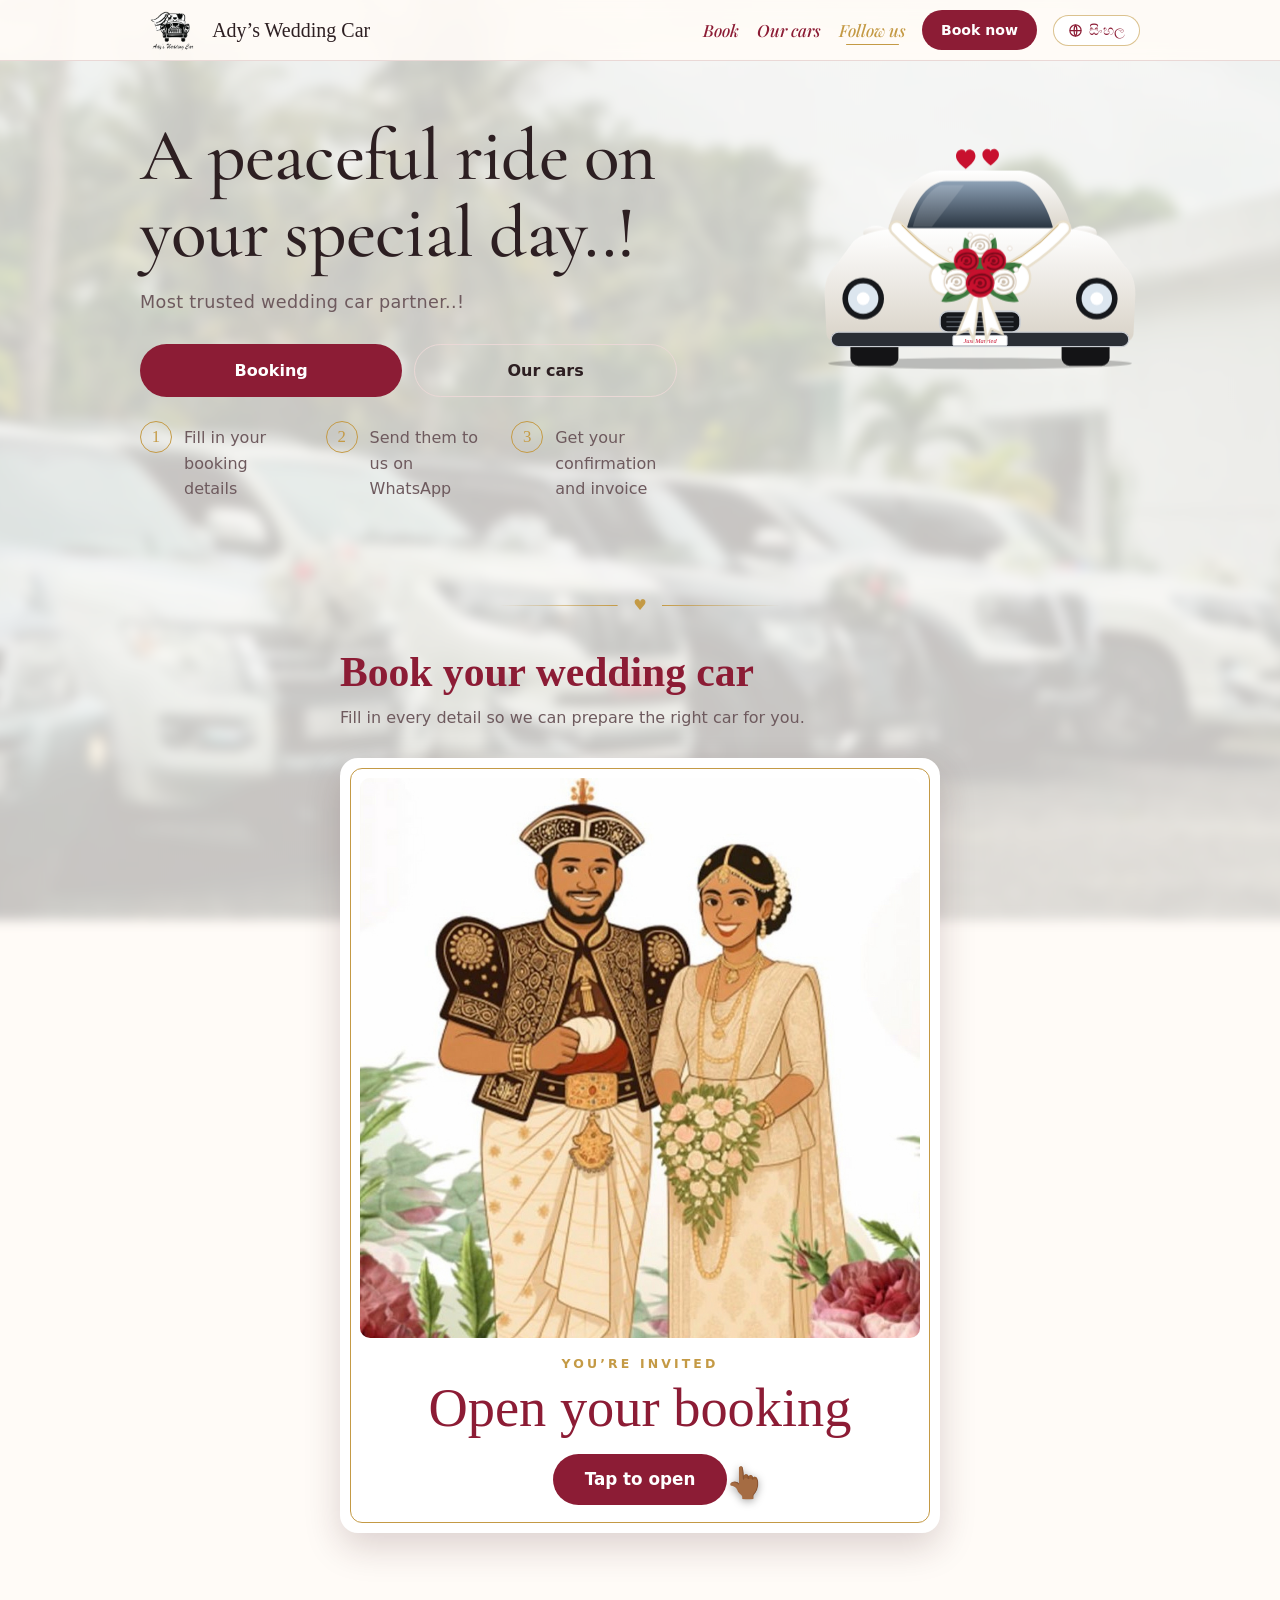
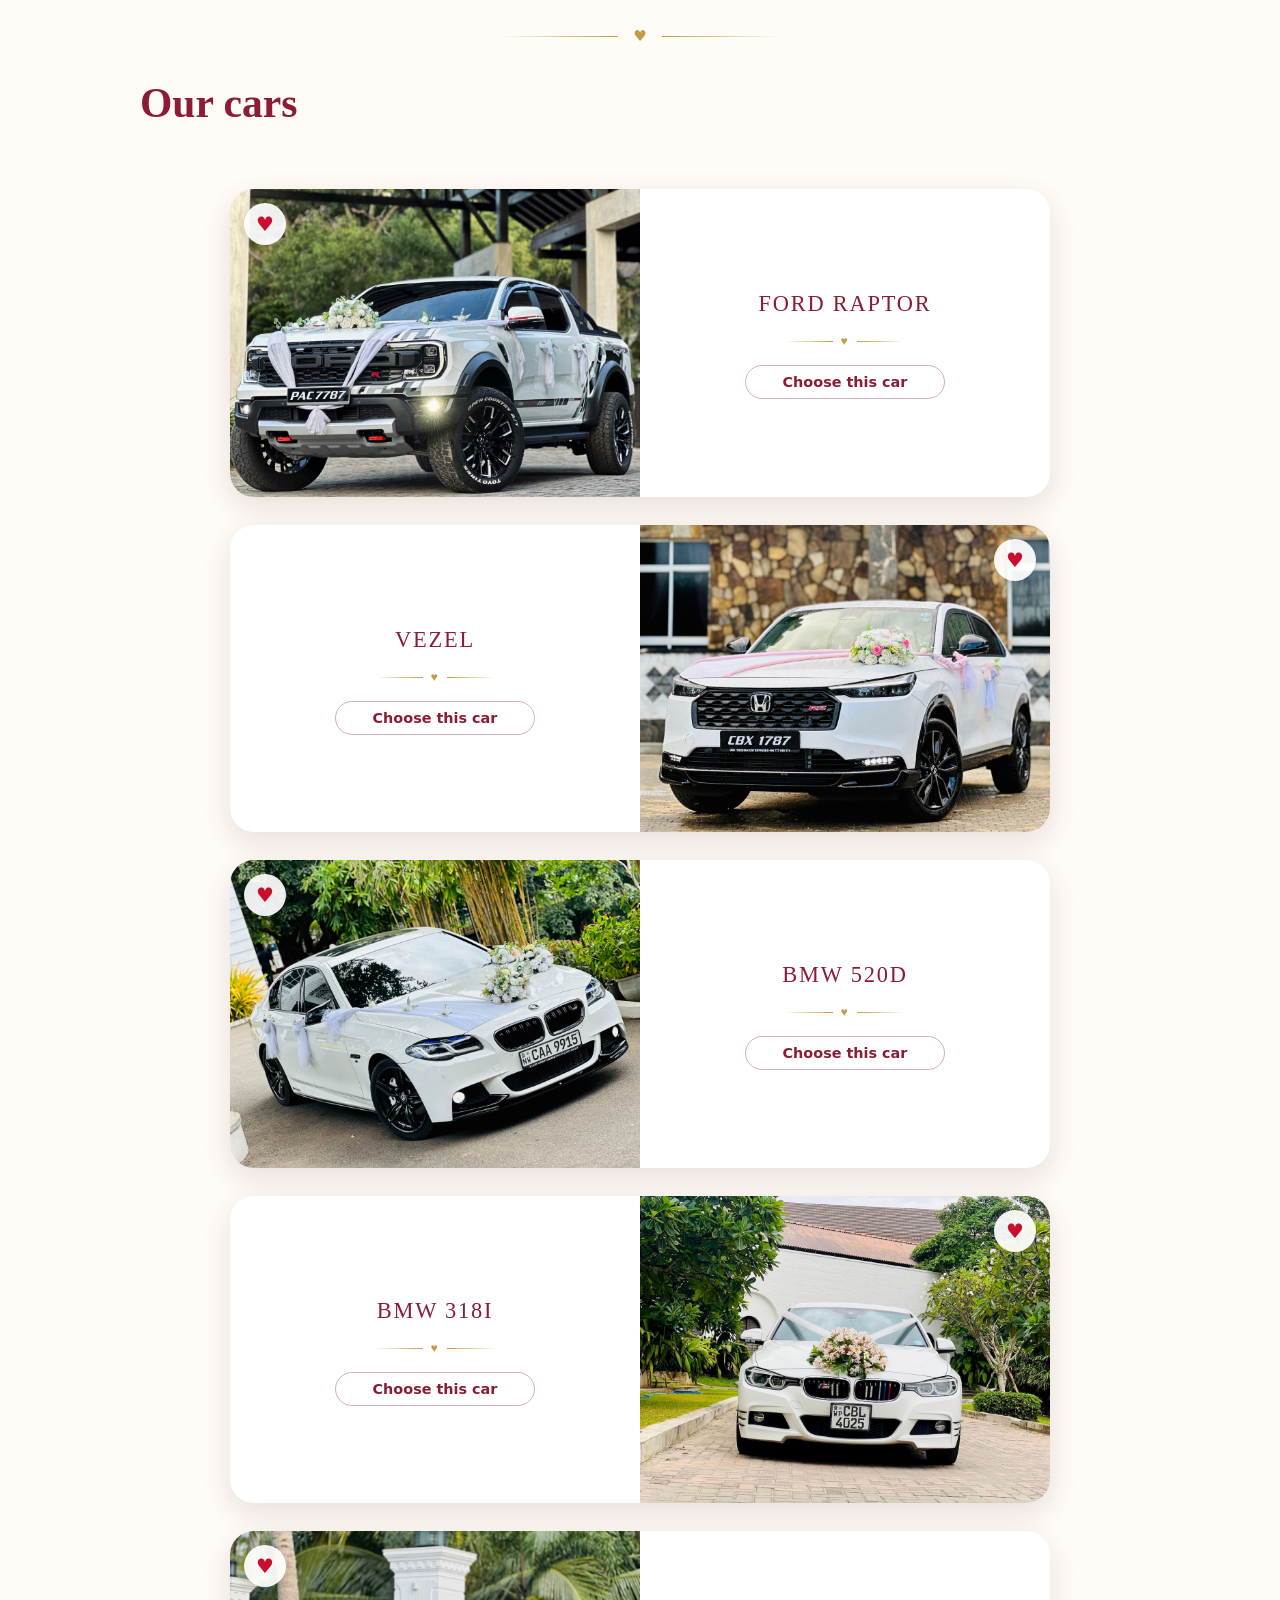
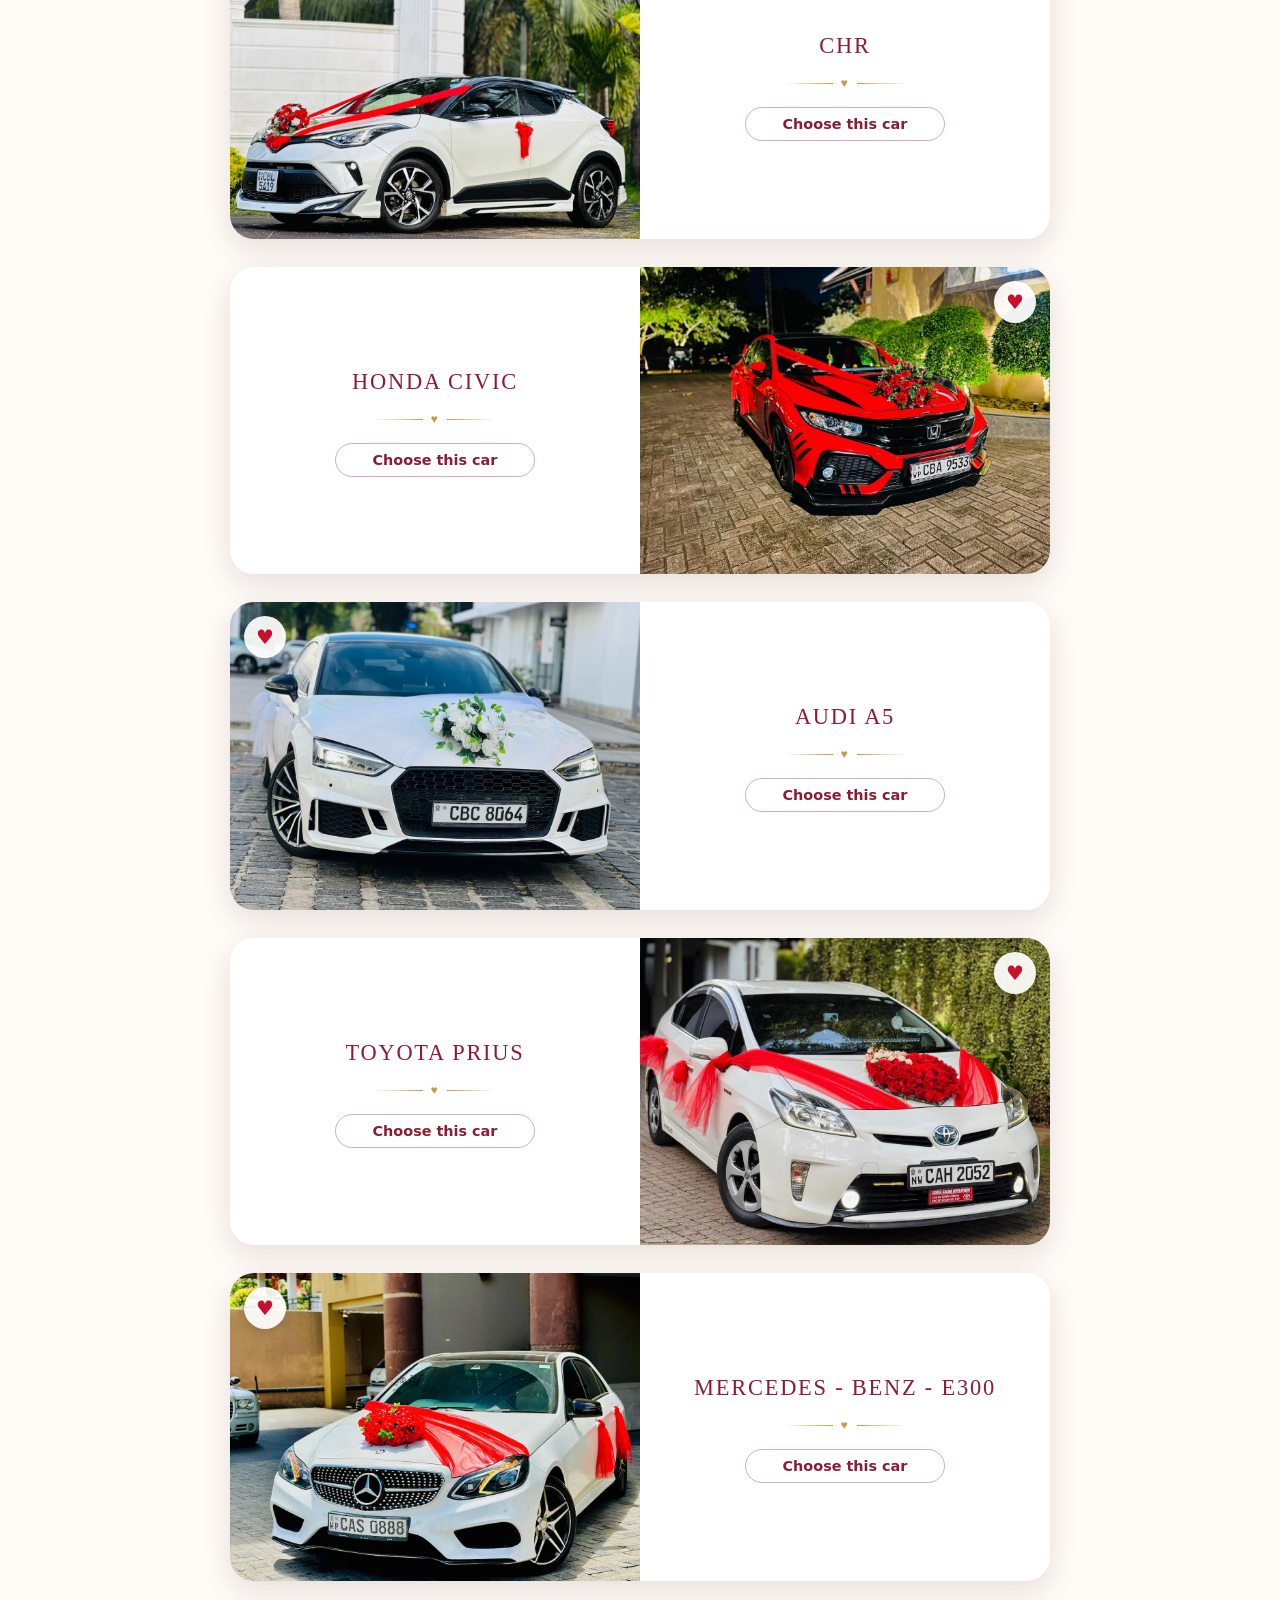
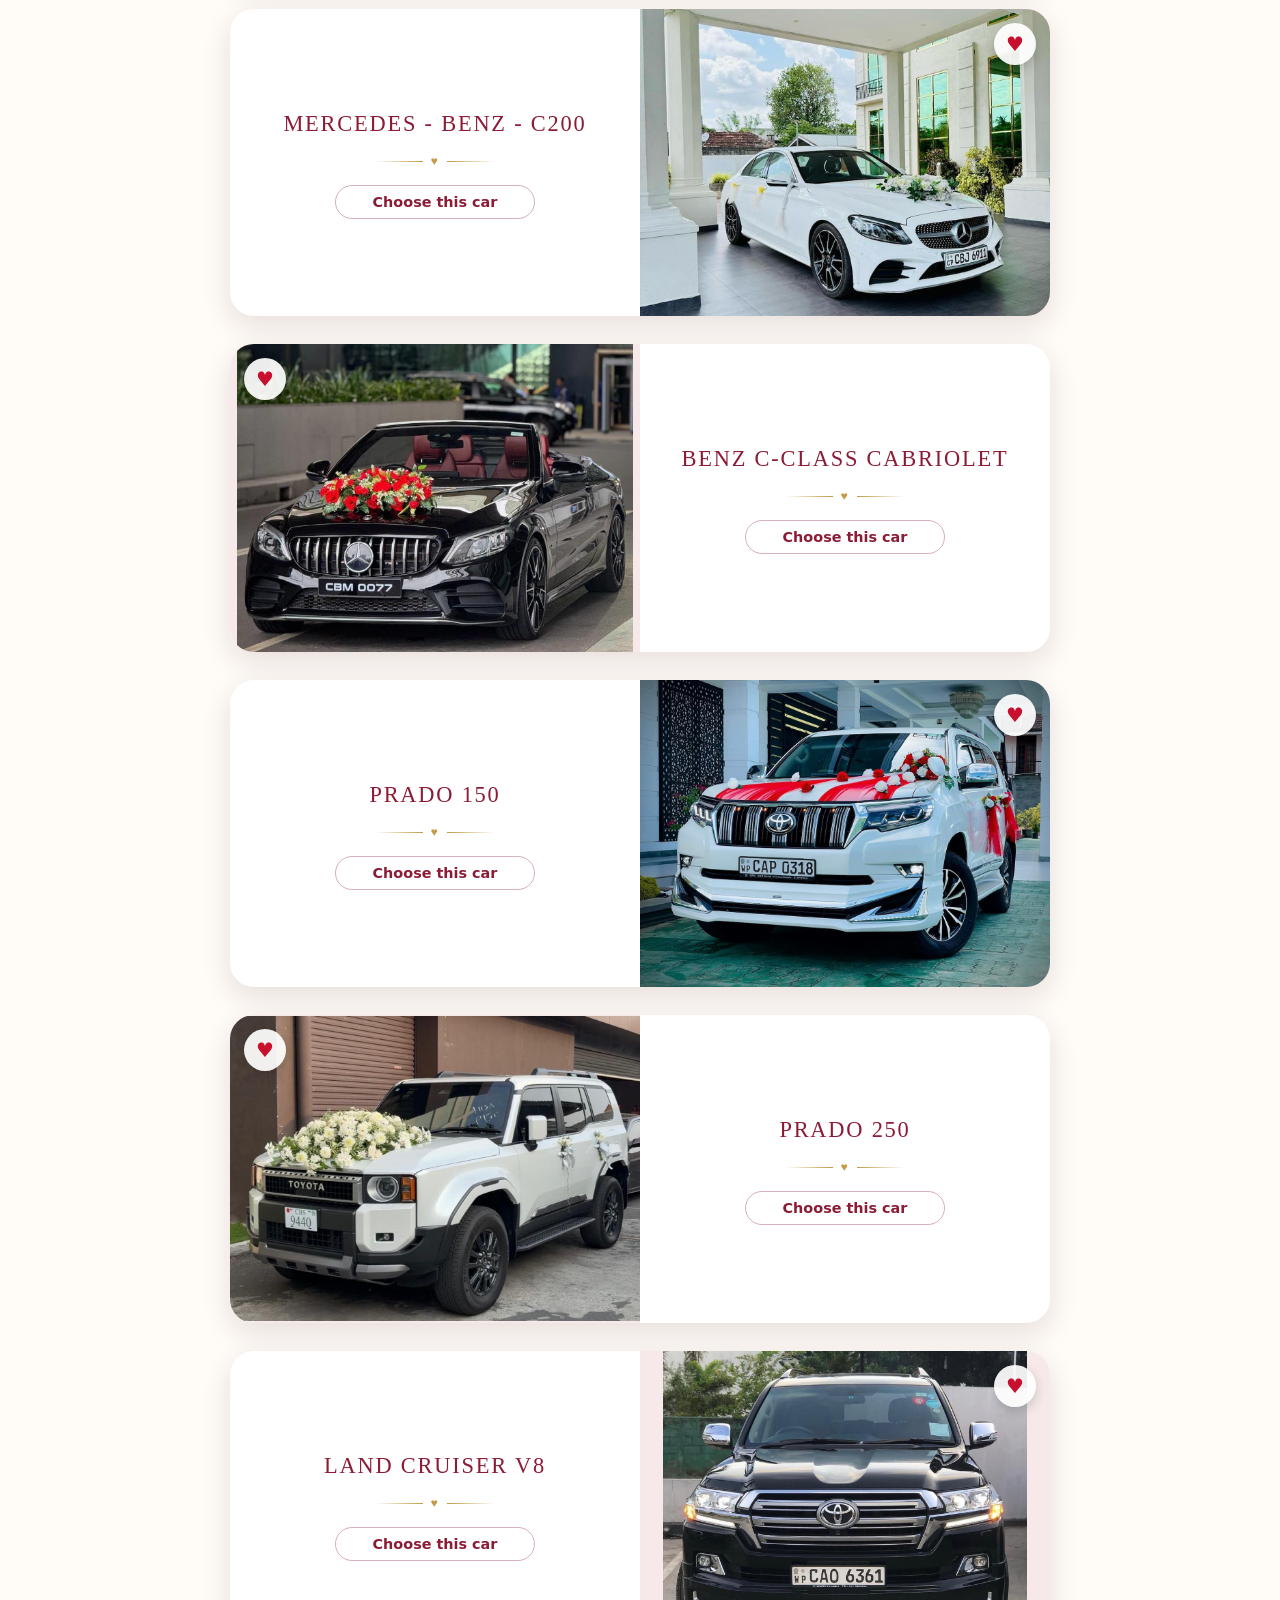
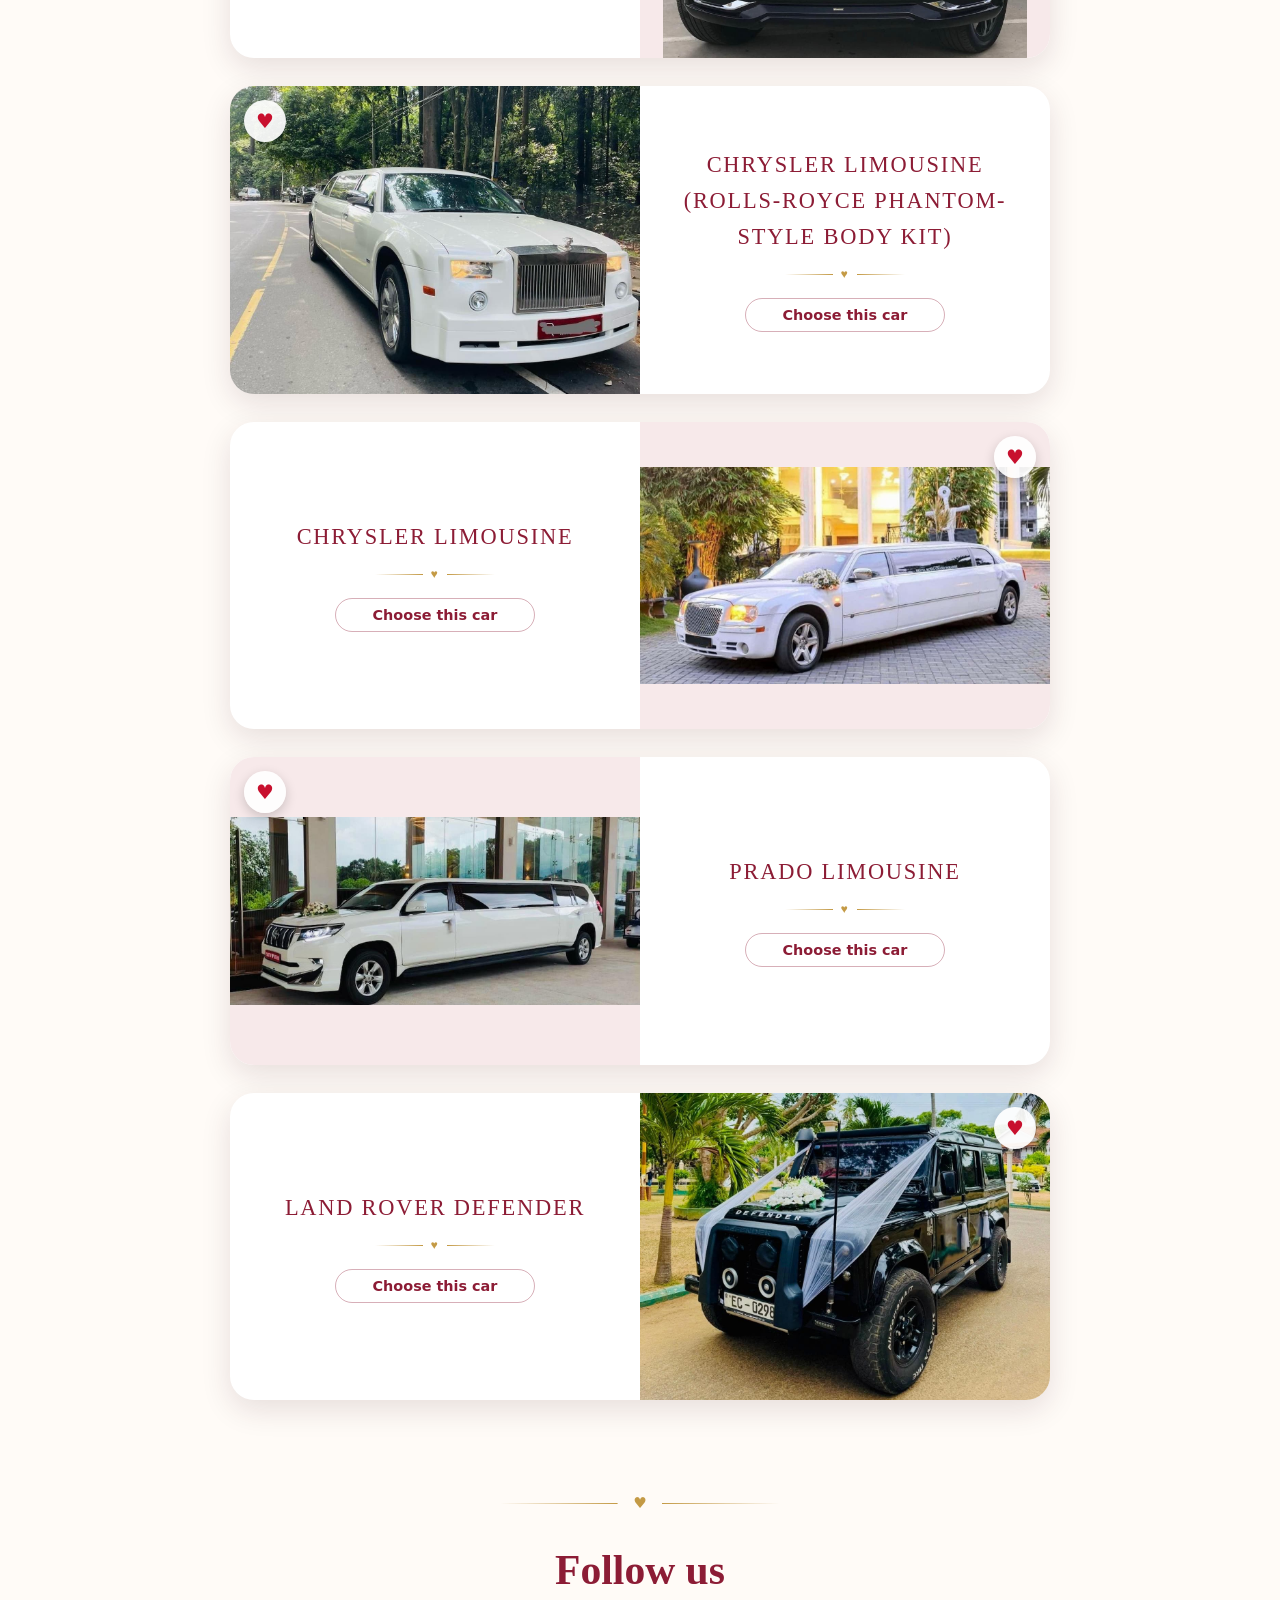
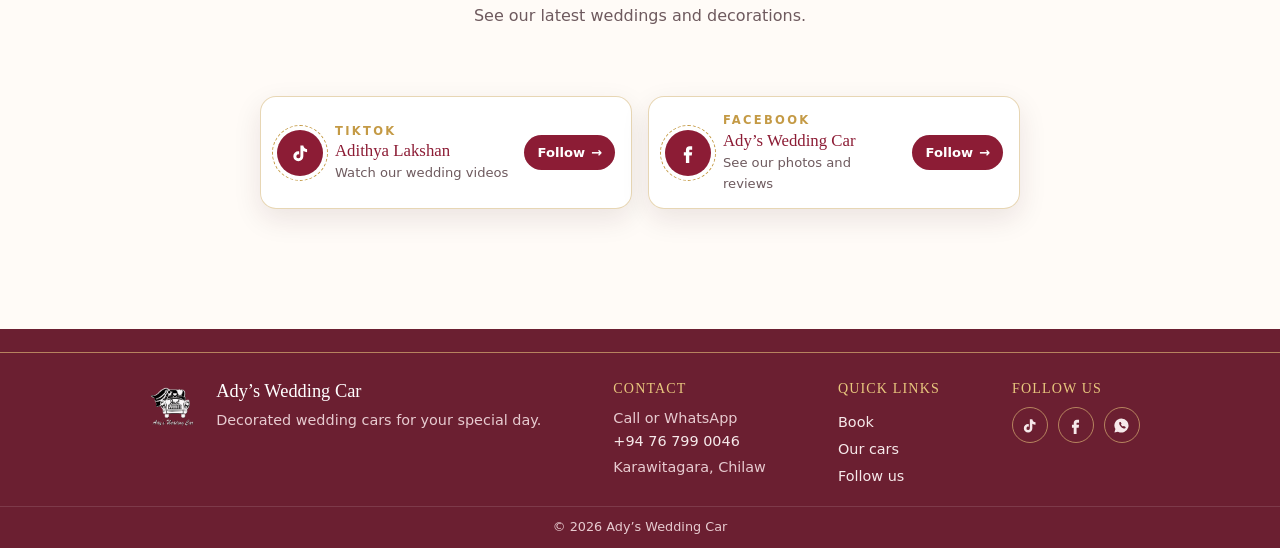
==== commit 6bbfb8de: "Add files via upload" ====
--- a/index.html
+++ b/index.html
@@ -6,6 +6,8 @@
 <title>Ady’s Wedding Car</title>
 <link rel="preconnect" href="https://fonts.googleapis.com">
 <link rel="preconnect" href="https://fonts.gstatic.com" crossorigin>
+<link href="https://fonts.googleapis.com/css2?family=Cormorant+Garamond:ital,wght@0,500;0,600;1,500&display=swap" rel="stylesheet">
+<link href="https://fonts.googleapis.com/css2?family=Playfair+Display:ital,wght@0,500;0,600;1,500;1,600&display=swap" rel="stylesheet">
 <link href="https://fonts.googleapis.com/css2?family=Playfair+Display:ital,wght@0,500;0,600;1,500;1,600&display=swap" rel="stylesheet">
 <link rel="stylesheet" href="css/style.css">
 </head>
--- a/css/style.css
+++ b/css/style.css
@@ -292,10 +292,10 @@
 
 /* ---------- Wedding script font ---------- */
 /* Menu links in wedding script font */
-nav.links a{font-family:"Great Vibes", cursive;font-size:1.55rem;color:var(--main);transition:color .2s}
+nav.links a{font-family:"Playfair Display", Georgia, serif, cursive;font-size:1.55rem;color:var(--main);transition:color .2s}
 nav.links a:hover{color:var(--gold)}
 :lang(si) nav.links a{font-family:"Noto Sans Sinhala", var(--body);font-size:.95rem}
-h2.display{font-family:"Great Vibes", cursive;font-weight:400;letter-spacing:0;line-height:1.15}
+h2.display{font-family:" Vibes", cursive;font-weight:400;letter-spacing:0;line-height:1.15}
 h2.display{font-size:clamp(2.4rem,6.5vw,3.4rem);color:var(--main)}
 
 /* ---------- Gold heart dividers between sections ---------- */
@@ -326,7 +326,7 @@
 .invite-card:hover{transform:translateY(-4px) rotate(-.6deg);box-shadow:0 20px 44px rgba(60,20,30,.24)}
 .invite-photo img{display:block;width:100%;aspect-ratio:4/3;object-fit:cover;border-radius:10px}
 .invite-small{display:block;margin-top:16px;font-size:.78rem;font-weight:600;letter-spacing:.25em;text-transform:uppercase;color:var(--gold)}
-.invite-title{display:block;margin:2px 0 12px;font-family:"Great Vibes",cursive;font-size:2.4rem;line-height:1.2;color:var(--main)}
+.invite-title{display:block;margin:2px 0 12px;font-family:" Vibes",cursive;font-size:2.4rem;line-height:1.2;color:var(--main)}
 :lang(si) .invite-small{letter-spacing:.05em}
 :lang(si) .invite-title{font-family:"Noto Serif Sinhala",serif;font-size:1.35rem;margin-top:6px}
 .invite-tap{display:inline-block;margin-bottom:8px;padding:10px 24px;border-radius:999px;background:var(--main);color:var(--main-ink);font-weight:600;animation:tap-glow 2s ease-in-out infinite}
@@ -568,7 +568,7 @@
 
 /* Big "Congratulations!" */
 .cel-msg{position:absolute;left:50%;top:36%;transform:translate(-50%,-50%);white-space:nowrap;
-  font-family:"Great Vibes",cursive;font-size:clamp(3rem,12vw,5.5rem);color:#FFFFFF;text-shadow:0 4px 20px rgba(0,0,0,.35);
+  font-family:" Vibes",cursive;font-size:clamp(3rem,12vw,5.5rem);color:#FFFFFF;text-shadow:0 4px 20px rgba(0,0,0,.35);
   animation:cel-msg 3.6s cubic-bezier(.2,.8,.2,1) both}
 :lang(si) .cel-msg{font-family:"Noto Serif Sinhala",serif;font-size:clamp(2rem,8vw,3.4rem)}
 @keyframes cel-msg{
@@ -828,3 +828,20 @@
 /* Bigger, taller invitation photo */
 .invite-photo img{aspect-ratio:1/1}
 
+/* Sizes for the readable font */
+nav.links a{font-size:1.05rem;font-style:italic;font-weight:500}
+h1.display{font-size:clamp(2.2rem,6vw,3.4rem);font-weight:600}
+h2.display{font-size:clamp(1.8rem,5vw,2.6rem);font-weight:600}
+@media (max-width:640px){nav.links a{font-size:1.05rem}}
+
+/* ---------- Elegant hero heading ---------- */
+.hero h1,.hero h1.display{
+  font-family:"Cormorant Garamond", Georgia, serif;
+  font-weight:500;
+  font-size:clamp(2.6rem,6.5vw,4.6rem);
+  line-height:1.05;
+  letter-spacing:-.01em;
+  color:var(--ink);
+}
+.hero p{letter-spacing:.02em}
+:lang(si) .hero h1{font-family:"Noto Serif Sinhala", serif;font-size:clamp(1.9rem,5vw,3rem);line-height:1.3}
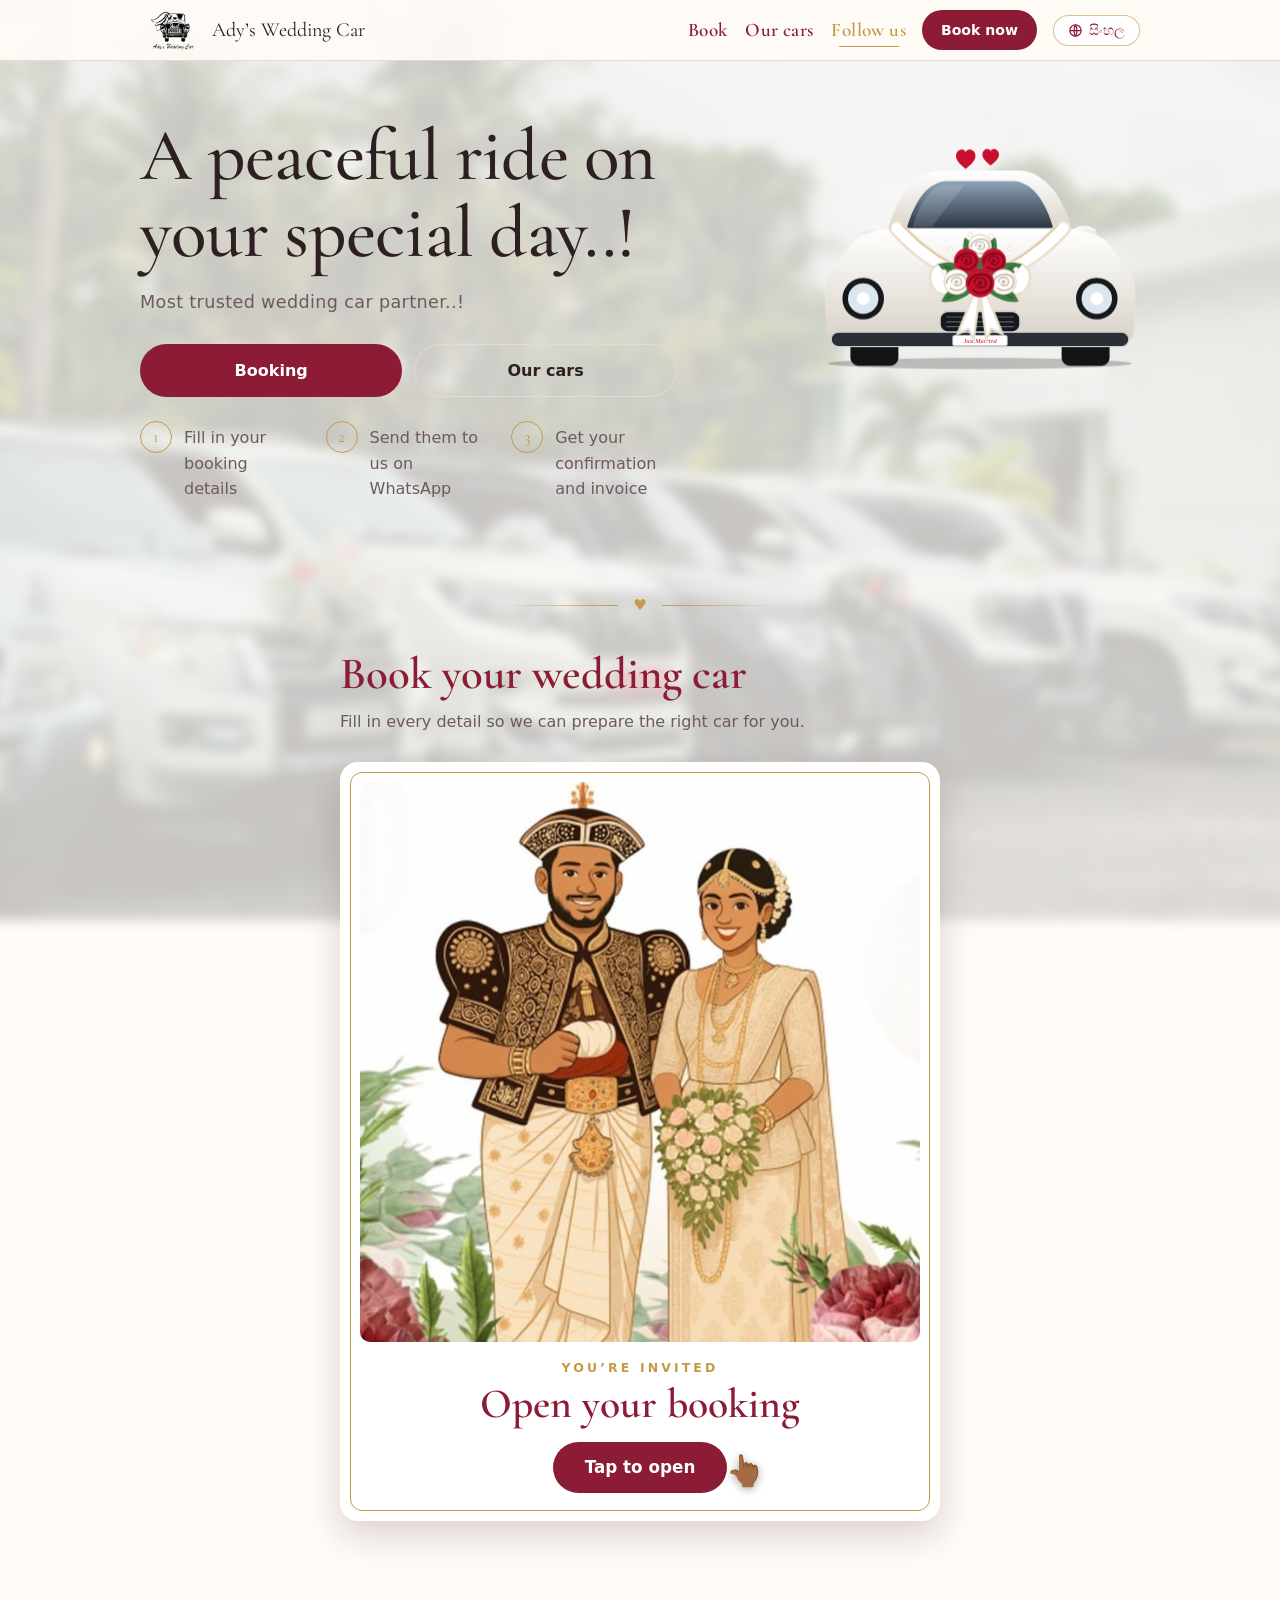
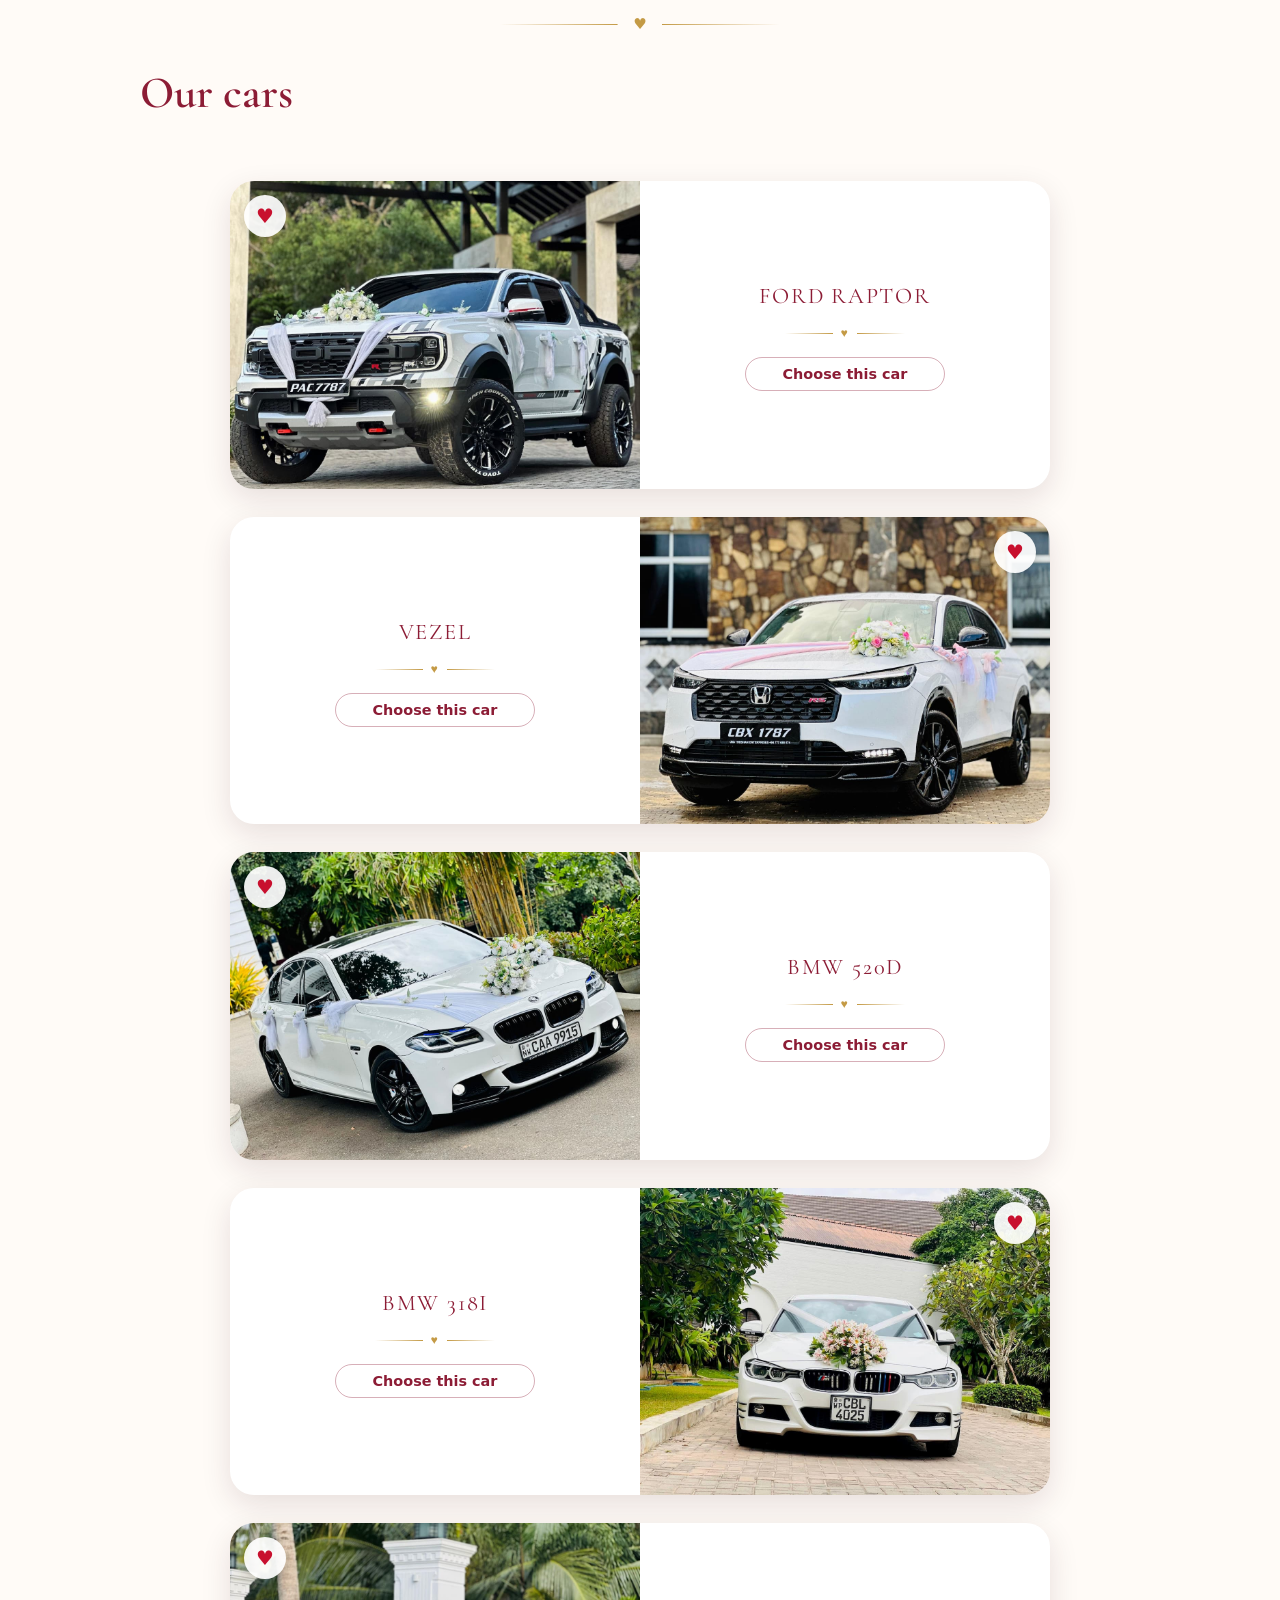
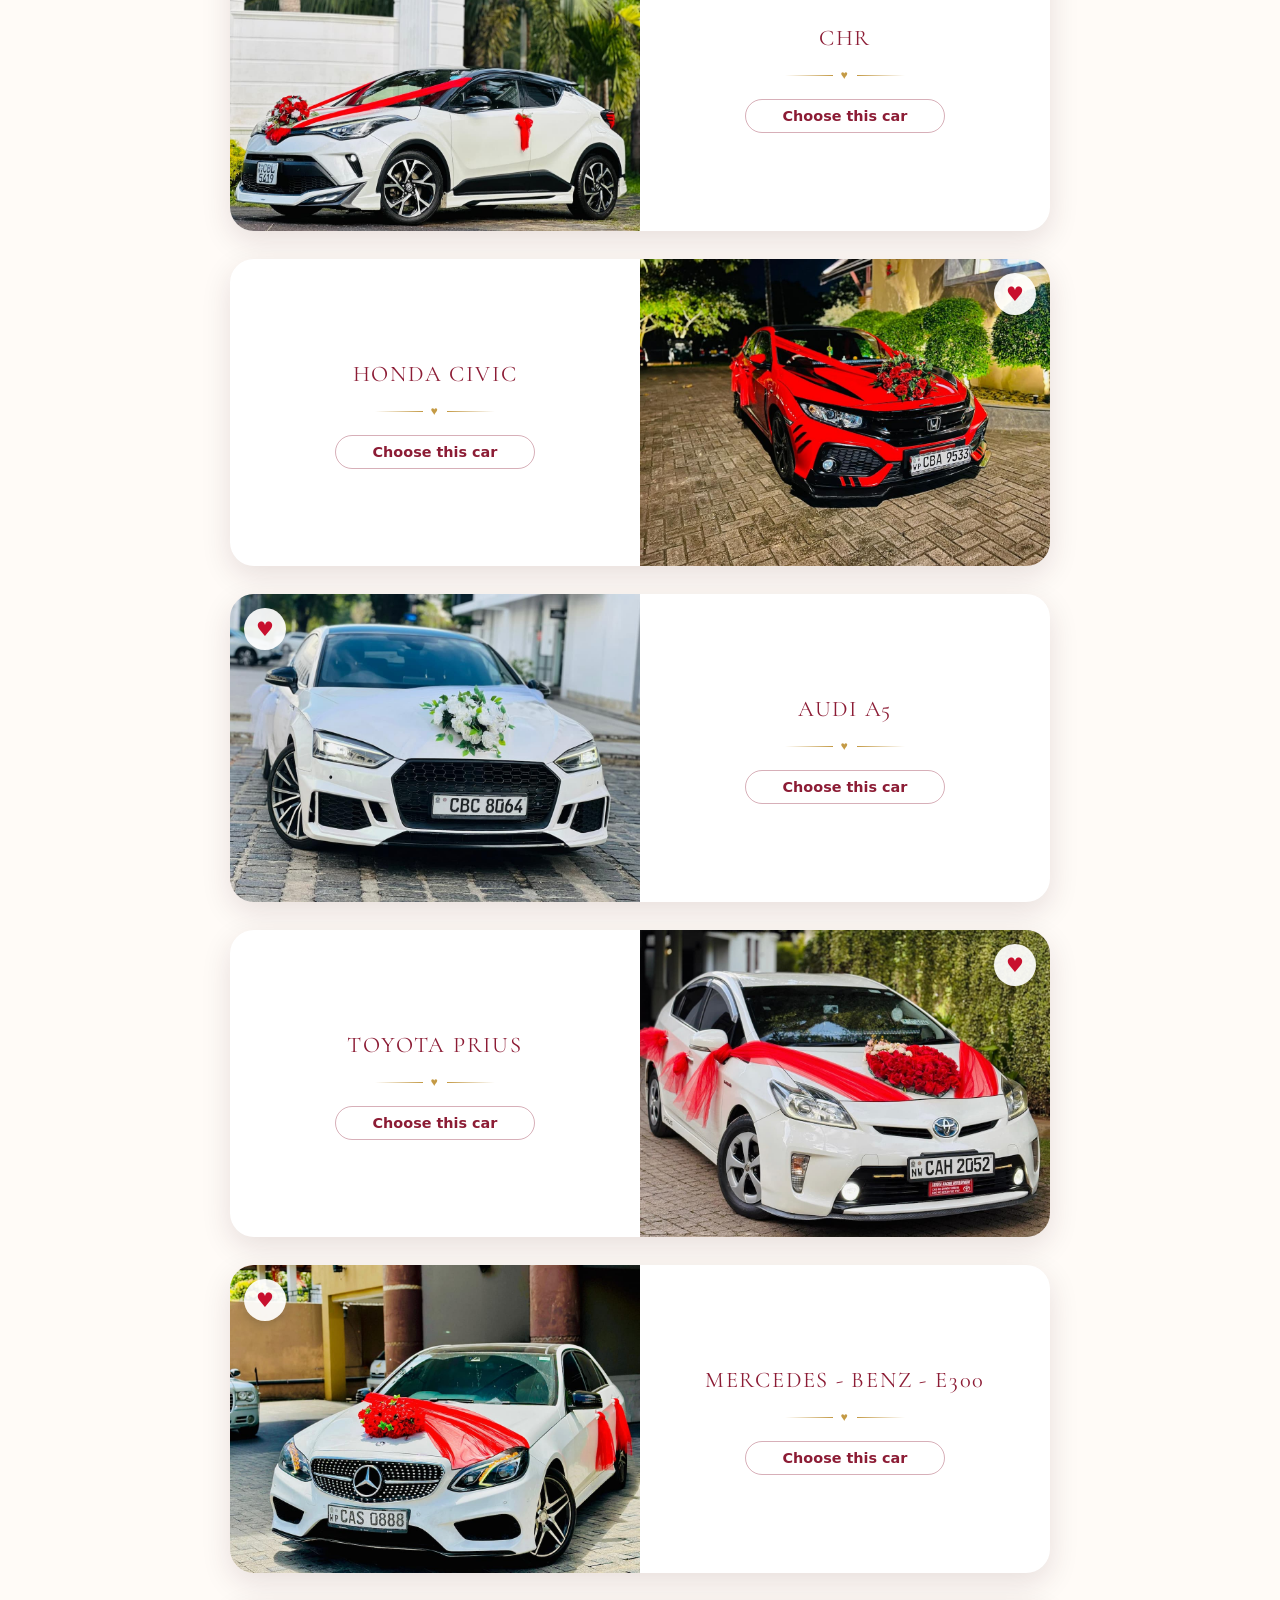
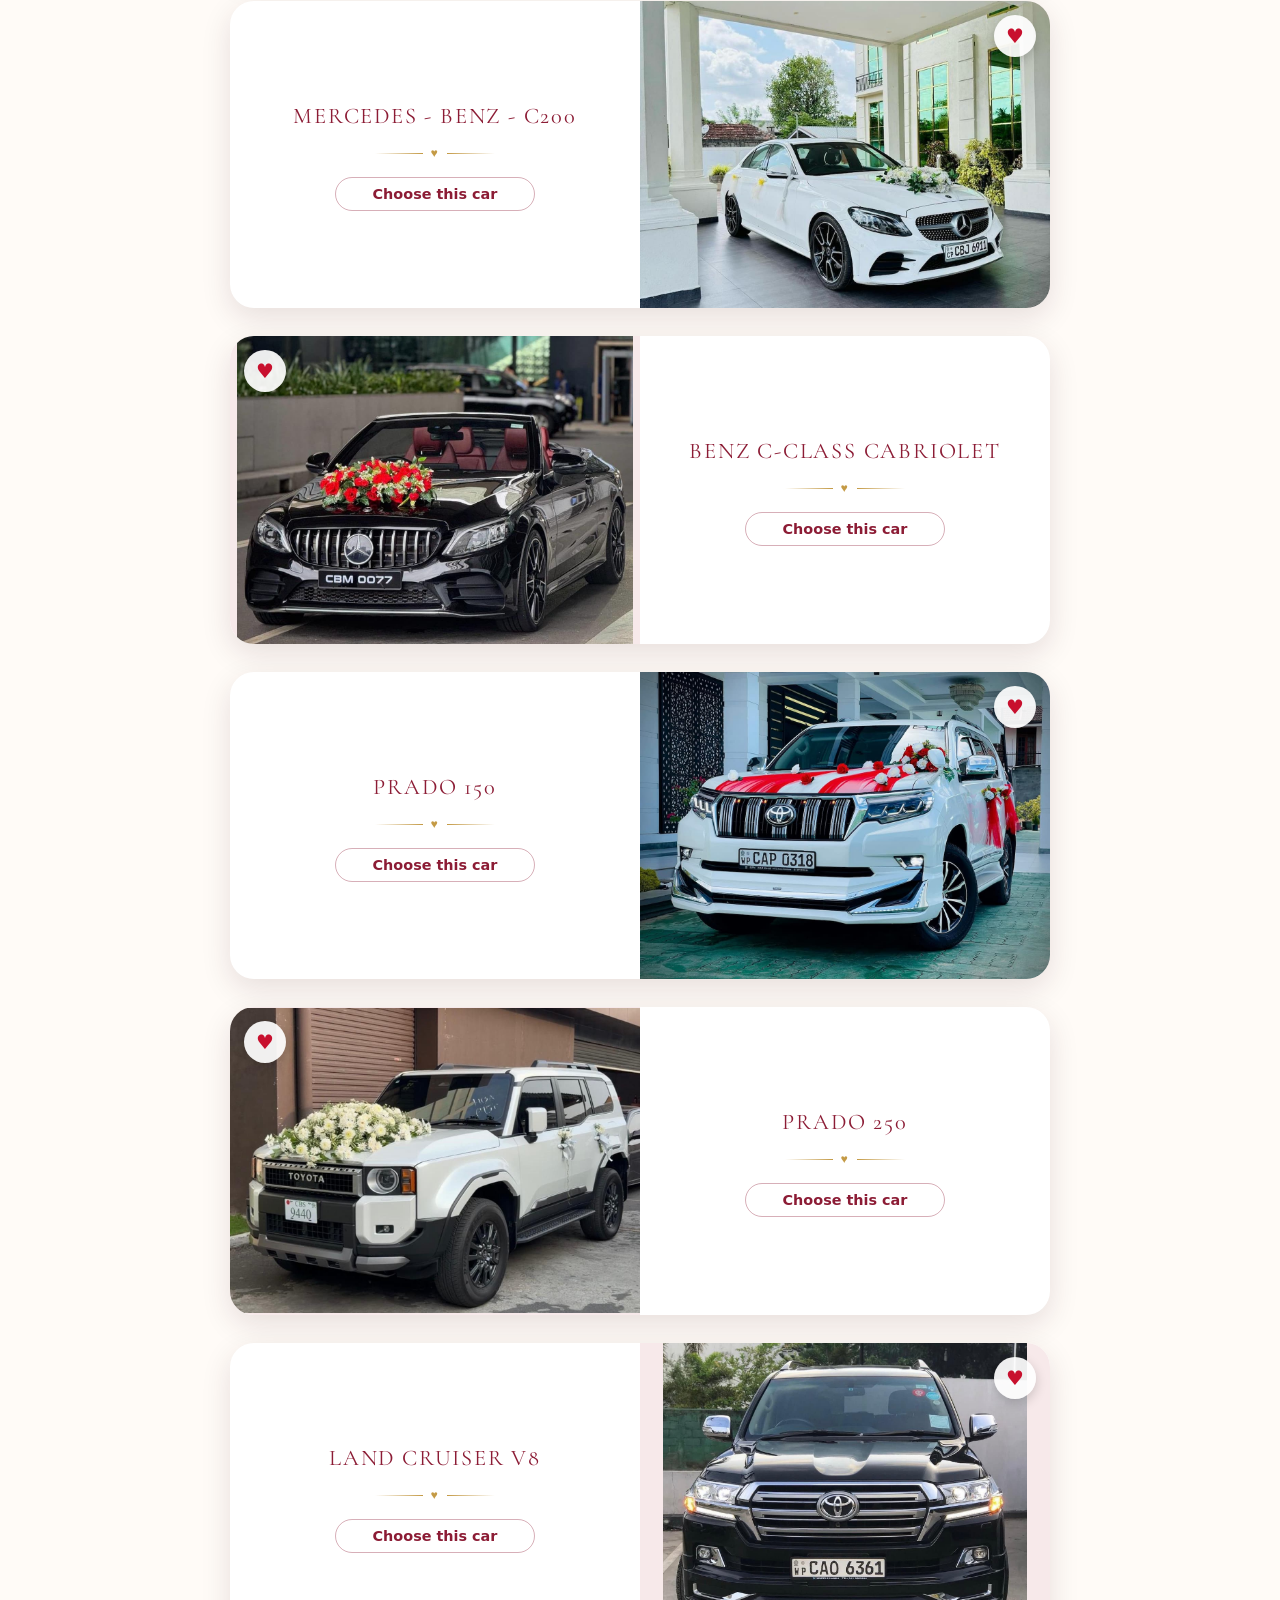
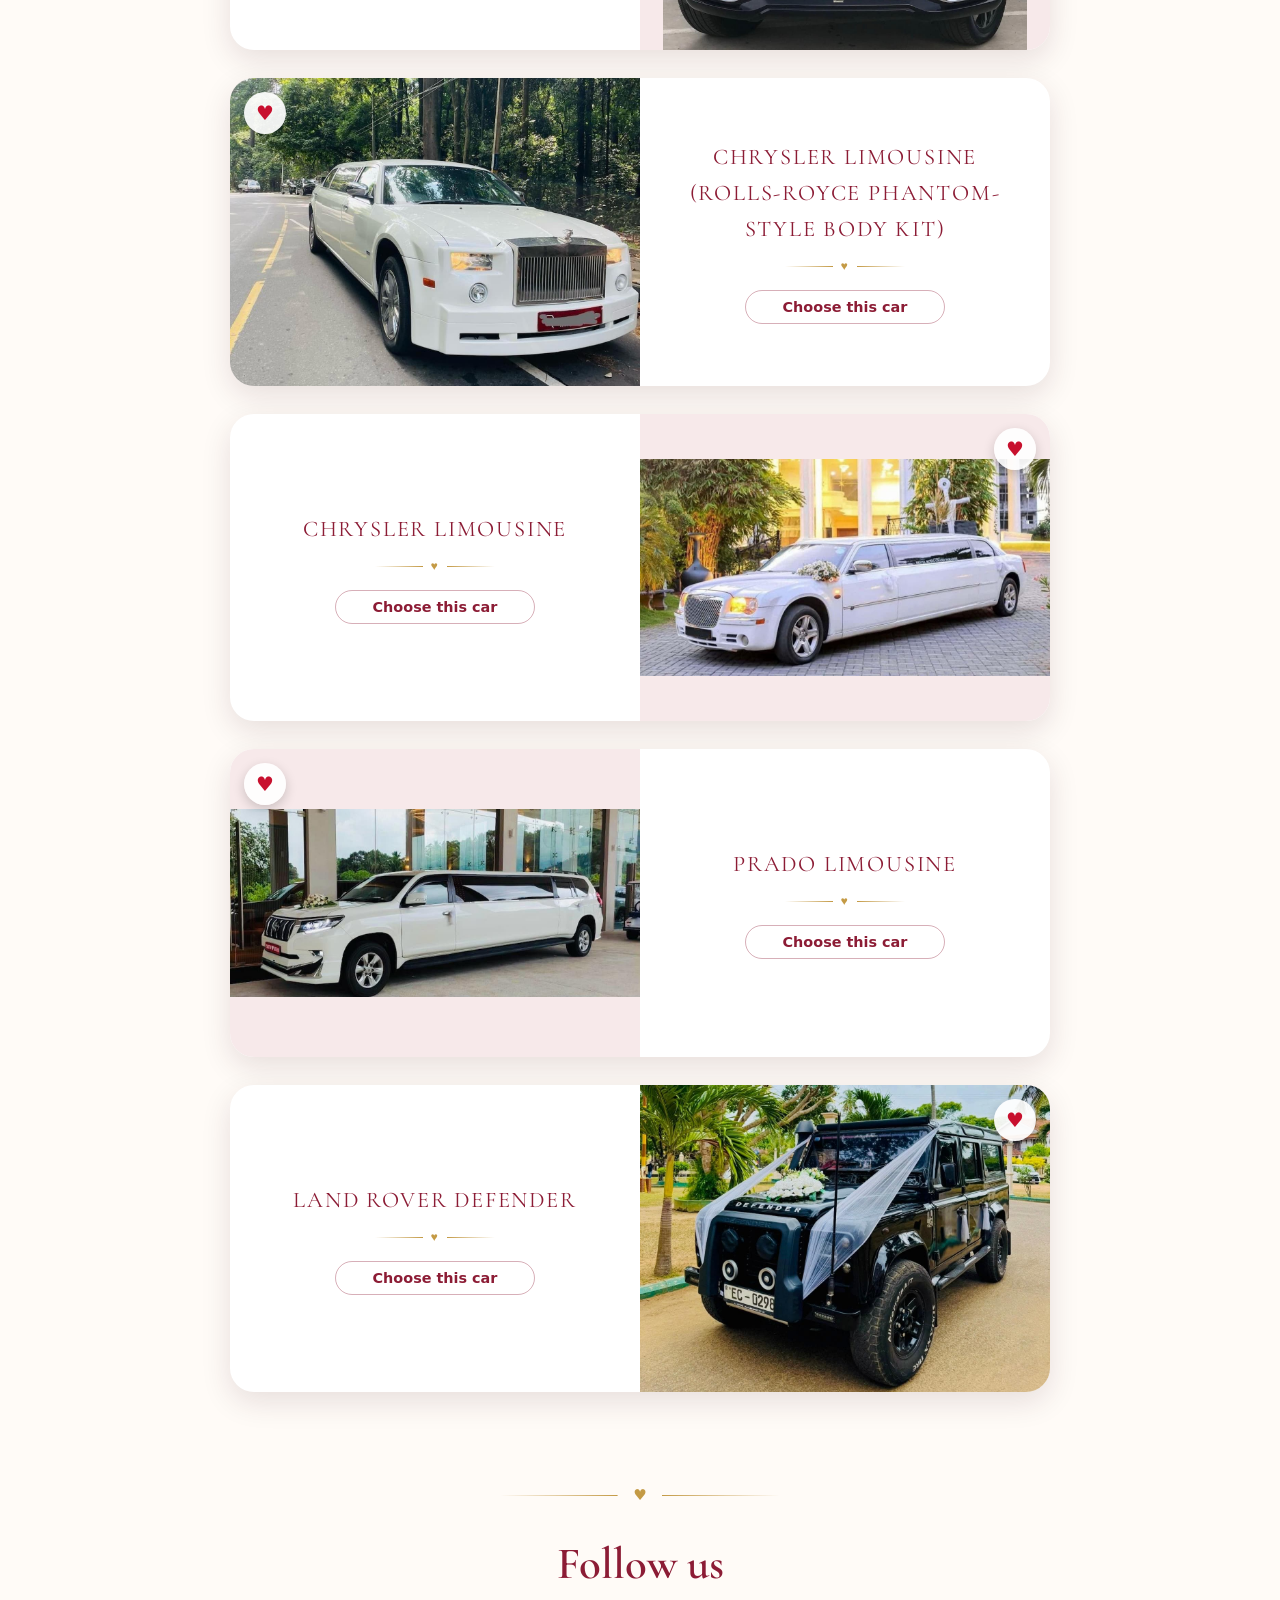
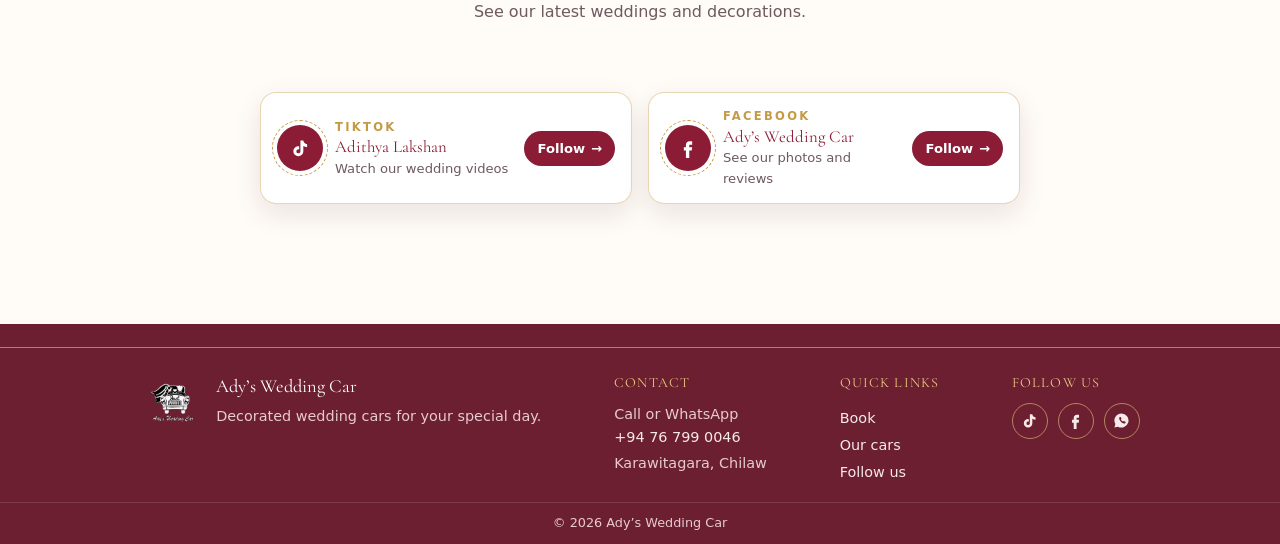
==== commit 65809436: "Add files via upload" ====
--- a/index.html
+++ b/index.html
@@ -1,9 +1,21 @@
 <!DOCTYPE html>
 <html lang="en">
+<link rel="icon" type="image/png" href="images/favicon.png">
+<link rel="apple-touch-icon" href="images/favicon.png">
 <head>
 <meta charset="utf-8">
 <meta name="viewport" content="width=device-width, initial-scale=1, viewport-fit=cover">
 <title>Ady’s Wedding Car</title>
+<link rel="icon" type="image/png" href="images/favicon.png">
+<link rel="apple-touch-icon" href="images/favicon.png">
+<meta name="description" content="Decorated wedding cars in Chilaw, Sri Lanka. BMW, Ford Raptor, Vezel and more. Book easily on WhatsApp.">
+<meta property="og:title" content="Ady’s Wedding Car">
+<meta property="og:description" content="Decorated wedding cars in Chilaw, Sri Lanka. Book easily on WhatsApp.">
+<meta property="og:image" content="https://adysweddingcar.lk/images/share.jpg">
+<meta property="og:url" content="https://adysweddingcar.lk/">
+<script type="application/ld+json">
+{"@context":"https://schema.org","@type":"LocalBusiness","name":"Ady’s Wedding Car","url":"https://adysweddingcar.lk","logo":"https://adysweddingcar.lk/images/favicon.png","image":"https://adysweddingcar.lk/images/share.jpg","telephone":"+94767990046","address":{"@type":"PostalAddress","addressLocality":"Chilaw","addressCountry":"LK"}}
+</script>
 <link rel="preconnect" href="https://fonts.googleapis.com">
 <link rel="preconnect" href="https://fonts.gstatic.com" crossorigin>
 <link href="https://fonts.googleapis.com/css2?family=Cormorant+Garamond:ital,wght@0,500;0,600;1,500&display=swap" rel="stylesheet">
--- a/css/style.css
+++ b/css/style.css
@@ -844,4 +844,25 @@
   color:var(--ink);
 }
 .hero p{letter-spacing:.02em}
-:lang(si) .hero h1{font-family:"Noto Serif Sinhala", serif;font-size:clamp(1.9rem,5vw,3rem);line-height:1.3}+:lang(si) .hero h1{font-family:"Noto Serif Sinhala", serif;font-size:clamp(1.9rem,5vw,3rem);line-height:1.3}
+
+/* ---------- One elegant font everywhere (no handwriting font) ---------- */
+:root{--display:"Cormorant Garamond", Georgia, serif}
+h1.display,h2.display,.hero h1,nav.links a,.invite-title,.cel-msg,.brand span,legend,
+.sc-name,.car-body h3,.site-footer strong,.site-footer h4{
+  font-family:"Cormorant Garamond", Georgia, serif;
+  font-style:normal;
+}
+nav.links a{font-size:1.2rem;font-weight:600;letter-spacing:.02em}
+h2.display{font-weight:600;font-size:clamp(2rem,5vw,2.8rem)}
+.invite-title{font-weight:600;font-size:clamp(1.9rem,6vw,2.6rem)}
+.cel-msg{font-weight:600}
+
+/* ---------- Phones: perfectly centred footer brand ---------- */
+@media (max-width:760px){
+  .site-footer .foot-grid{grid-template-columns:1fr;justify-items:center;text-align:center}
+  .site-footer .foot-brand{grid-column:1 / -1;width:100%;display:flex;flex-direction:column;align-items:center;text-align:center}
+  .site-footer .foot-logo{margin:0 auto 8px}
+  .site-footer .foot-brand strong{width:100%;text-align:center}
+  .site-footer .foot-brand p{max-width:28ch;margin:4px auto 0;text-align:center}
+}
